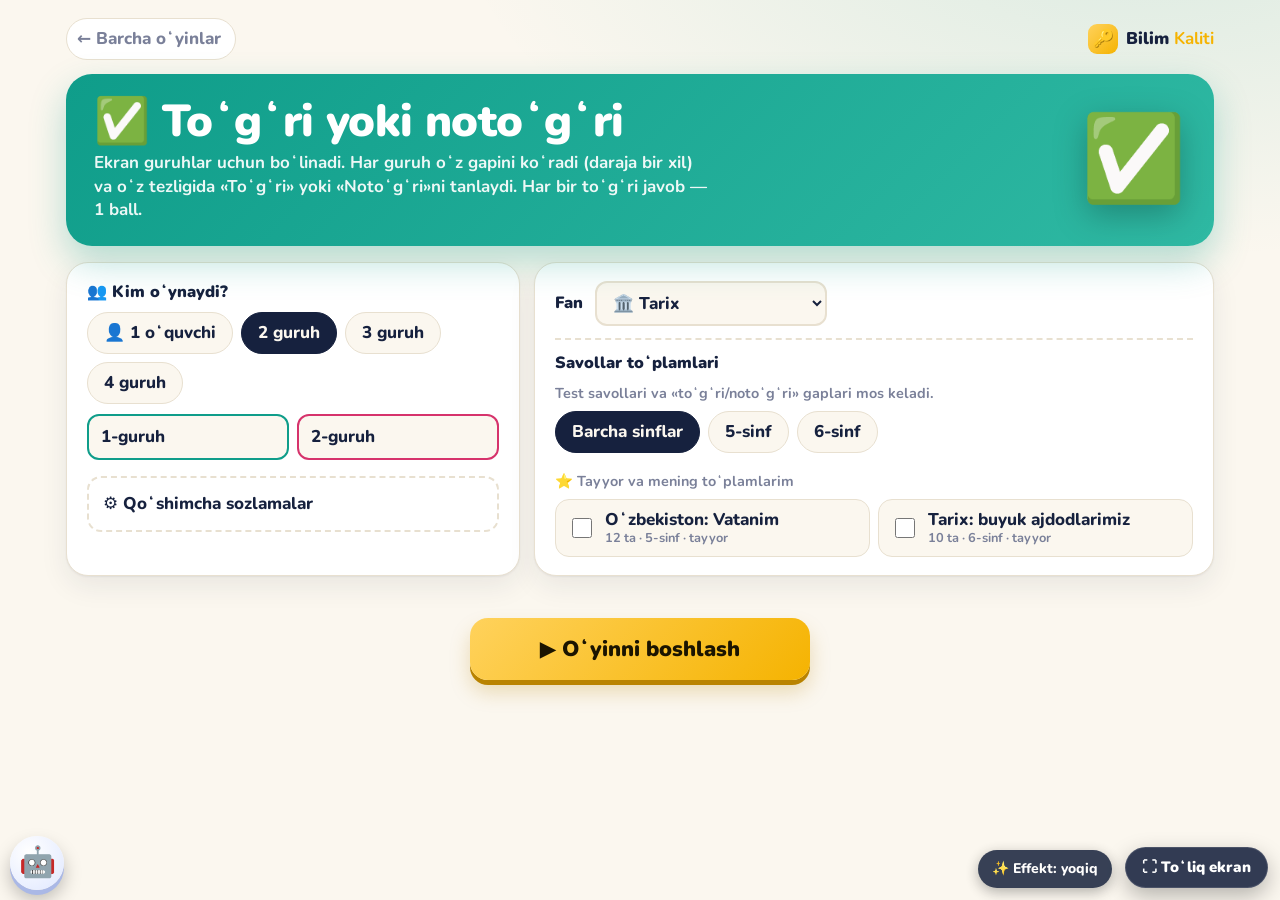
==== games/bilim.html @ e07557ba "Chiqish tugmasi: oʻyin paytida va natija oynasida (barcha oʻyinlar) Co-Authored-By: Claude Sonnet 5." ====
<!doctype html>
<html lang="uz">
<head>
<meta charset="utf-8">
<meta name="viewport" content="width=device-width,initial-scale=1,viewport-fit=cover">
<title>Bilim Kaliti — fan oʻyinlari</title>
<link rel="preconnect" href="https://fonts.googleapis.com"><link rel="preconnect" href="https://fonts.gstatic.com" crossorigin>
<link href="https://fonts.googleapis.com/css2?family=Nunito:wght@600;700;800;900&display=swap" rel="stylesheet">
<script>try{var _t=JSON.parse(localStorage.getItem('bk_theme'));if(_t)document.documentElement.dataset.theme=_t}catch(e){}</script>
<style>
:root{--bg:#fbf7ef;--bg2:#f3ecdf;--card:#fff;--ink:#16213e;--ink2:#4a5372;--muted:#7a8099;--line:#e8e0d0;--gold:#f5b301;--good:#12a38f;--bad:#e5484d;
  --t1:#0f9d8a;--t2:#d6336c;--t3:#f08c00;--t4:#7048e8;--sh:0 1px 2px rgba(22,33,62,.06),0 10px 28px rgba(22,33,62,.08);--ease:cubic-bezier(.2,.8,.2,1);color-scheme:light}
@media (prefers-color-scheme:dark){:root:not([data-theme="light"]){--bg:#11152a;--bg2:#171c36;--card:#1c2240;--ink:#f1f2f8;--ink2:#c3c8dd;--muted:#a3a9c4;--line:#2b3257;--sh:0 1px 2px rgba(0,0,0,.3),0 12px 32px rgba(0,0,0,.38);color-scheme:dark}}
:root[data-theme="dark"]{--bg:#11152a;--bg2:#171c36;--card:#1c2240;--ink:#f1f2f8;--ink2:#c3c8dd;--muted:#a3a9c4;--line:#2b3257;--sh:0 1px 2px rgba(0,0,0,.3),0 12px 32px rgba(0,0,0,.38);color-scheme:dark}
*{box-sizing:border-box}
html,body{margin:0;min-height:100%}
body{background:radial-gradient(1000px 500px at 90% -10%,color-mix(in srgb,var(--mc,#7048e8) 14%,transparent),transparent 70%),var(--bg);background-attachment:fixed;color:var(--ink);font-family:Nunito,system-ui,-apple-system,"Segoe UI",sans-serif;font-size:17px;line-height:1.4;-webkit-font-smoothing:antialiased;padding-bottom:env(safe-area-inset-bottom)}
button,input,select{font:inherit;color:inherit}
button{cursor:pointer}
.hidden{display:none!important}
.wrap{max-width:1180px;margin:0 auto;padding:14px 16px}
a{color:inherit}
/* setup */
.top{display:flex;justify-content:space-between;align-items:center;gap:10px;margin:4px 0 14px}
.back{display:inline-flex;align-items:center;gap:8px;font-weight:800;color:var(--muted);text-decoration:none;padding:8px 14px 8px 10px;border-radius:99px;border:1.5px solid var(--line);background:var(--card)}
.back:hover{color:var(--ink);border-color:var(--gold)}
.brand{display:inline-flex;align-items:center;gap:8px;font-weight:900;text-decoration:none}.brand span{width:30px;height:30px;border-radius:9px;display:grid;place-items:center;background:linear-gradient(135deg,#ffd25c,#f5b301)}.brand b{color:var(--gold)}
.hero{position:relative;overflow:hidden;border-radius:26px;padding:24px 28px;color:#fff;background:linear-gradient(135deg,var(--mc),var(--mc2));box-shadow:0 16px 36px color-mix(in srgb,var(--mc) 30%,transparent);display:grid;grid-template-columns:1fr auto;gap:16px;align-items:center}
.hero h1{margin:0 0 6px;font-size:clamp(1.8rem,4vw,2.8rem);line-height:1.05;font-weight:900;letter-spacing:-.6px}
.hero p{margin:0;font-weight:700;opacity:.92;max-width:62ch}
.hero .em{font-size:84px;line-height:1;filter:drop-shadow(0 10px 16px rgba(0,0,0,.25));animation:flt 3.4s ease-in-out infinite}
@keyframes flt{50%{transform:translateY(-8px) rotate(4deg)}}
@media (max-width:640px){.hero{grid-template-columns:1fr;padding:20px}.hero .em{display:none}}
.grid{display:grid;gap:14px;grid-template-columns:1fr;margin-top:16px}
@media (min-width:900px){.grid{grid-template-columns:.8fr 1.2fr}}
.box{background:var(--card);border:1.5px solid var(--line);border-radius:22px;padding:18px 20px;box-shadow:var(--sh);min-width:0}
.box h3{margin:0 0 8px;font-size:1.02rem;font-weight:900}
.small{color:var(--muted);font-size:.9rem;font-weight:700;margin:4px 0 8px}
.seg{display:flex;flex-wrap:wrap;gap:8px}
.seg button{border:1.5px solid var(--line);background:var(--bg);border-radius:99px;padding:8px 16px;font-weight:800;min-height:42px}
.seg button[aria-pressed="true"]{background:var(--ink);color:var(--bg);border-color:var(--ink)}
.names{display:grid;grid-template-columns:1fr 1fr;gap:8px;margin-top:10px}
.names input{border:2px solid var(--tc);background:var(--bg);border-radius:12px;padding:9px 12px;font-weight:800;width:100%;min-width:0}
details.adv{margin-top:16px;border:2px dashed var(--line);border-radius:14px;padding:4px 14px}
details.adv[open]{padding-bottom:14px}
details.adv summary{cursor:pointer;list-style:none;padding:10px 0;font-weight:800}
details.adv summary::-webkit-details-marker{display:none}
details.adv h3{margin-top:12px}
.chk{display:flex;gap:8px;align-items:center;font-weight:800;margin-top:12px}.chk input{width:20px;height:20px;accent-color:var(--gold)}
.fanrow{display:flex;align-items:center;gap:12px;flex-wrap:wrap;margin-bottom:12px;padding-bottom:12px;border-bottom:2px dashed var(--line)}
#fanSel{font-weight:800;background:var(--bg);border:2px solid var(--line);border-radius:12px;padding:8px 12px;min-width:220px;max-width:100%}
.sets{display:grid;grid-template-columns:repeat(auto-fill,minmax(220px,1fr));gap:8px}
.sets label{display:flex;gap:10px;align-items:center;border:1.5px solid var(--line);border-radius:14px;padding:10px 12px;font-weight:800;background:var(--bg);cursor:pointer;min-height:52px;line-height:1.2}
.sets label:has(input:checked){border-color:var(--gold);background:color-mix(in srgb,var(--gold) 12%,var(--card))}
.sets input{width:20px;height:20px;accent-color:var(--gold);flex:none}
.sets small{display:block;color:var(--muted);font-weight:700;font-size:.8rem}
.sets h4{grid-column:1/-1;margin:8px 0 0;color:var(--muted);font-size:.9rem}
.empty{grid-column:1/-1;padding:16px;border:2px dashed var(--line);border-radius:14px;text-align:center;font-weight:700;color:var(--muted)}
.empty a{display:inline-block;margin:8px 4px 0;background:var(--ink);color:var(--bg);border-radius:12px;padding:8px 14px;text-decoration:none;font-weight:800}
.err{color:var(--bad);font-weight:800;min-height:1.4em;margin:10px 0 0;text-align:center}
.gobar{position:sticky;bottom:calc(10px + env(safe-area-inset-bottom,0px));z-index:20;display:flex;justify-content:center;margin:8px 0 60px}
.go{border:0;border-radius:18px;padding:16px 46px;min-width:min(340px,100%);font-size:1.35rem;font-weight:900;color:#1b1400;background:linear-gradient(135deg,#ffd25c,#f5b301);box-shadow:0 12px 28px rgba(245,179,1,.4);transition:transform .15s}
.go:hover{transform:translateY(-2px)}.go:active{transform:translateY(1px)}
/* play */
.bar{display:flex;align-items:center;justify-content:space-between;gap:10px;flex-wrap:wrap;background:color-mix(in srgb,var(--card) 85%,transparent);backdrop-filter:blur(10px);border:1.5px solid var(--line);border-radius:18px;padding:8px 10px 8px 14px;box-shadow:var(--sh)}
.ttl{font-weight:900;font-size:1.2rem;display:flex;align-items:center;gap:8px;flex-wrap:wrap}
.badge{font-size:.8em;font-weight:800;background:var(--bg);border:1.5px solid var(--line);border-radius:99px;padding:2px 10px}
.right{display:flex;gap:6px;flex-wrap:wrap}
.chip,.ghost{border:1.5px solid var(--line);background:var(--card);border-radius:99px;padding:7px 14px;font-weight:800;min-height:40px}
.ghost:hover{border-color:var(--gold)}
.scores{display:flex;gap:10px;flex-wrap:wrap;margin:12px 0}
.sc{flex:1;min-width:150px;display:flex;align-items:center;justify-content:space-between;gap:10px;background:var(--card);border:2.5px solid color-mix(in srgb,var(--tc) 35%,var(--line));border-radius:18px;padding:10px 16px;font-weight:900;transition:transform .3s var(--ease),box-shadow .3s,border-color .3s}
.sc b{font-size:1.6rem;color:var(--tc);font-variant-numeric:tabular-nums}
.sc.on{border-color:var(--tc);box-shadow:0 0 0 4px color-mix(in srgb,var(--tc) 22%,transparent),var(--sh);transform:translateY(-3px)}
.sc.on span::before{content:"▶ ";color:var(--tc)}
.stage{background:var(--card);border:1.5px solid var(--line);border-radius:26px;box-shadow:var(--sh);padding:22px;min-height:52vh;position:relative;overflow:hidden}
.turn{display:inline-flex;align-items:center;gap:8px;font-weight:900;color:#fff;background:var(--tc);border-radius:99px;padding:6px 16px;margin-bottom:12px}
.prog{float:right;color:var(--muted);font-weight:800}
.tbar{height:6px;border-radius:6px;background:var(--bg2);overflow:hidden;margin:0 0 14px}.tbar i{display:block;height:100%;background:var(--tc);transform-origin:0 50%}
.msg{min-height:1.6em;text-align:center;font-weight:900;font-size:1.15rem;margin-top:14px}
.msg.good{color:var(--good)}.msg.bad{color:var(--bad)}
.next{display:block;margin:14px auto 0;border:0;border-radius:14px;padding:12px 28px;font-weight:900;background:var(--ink);color:var(--bg);font-size:1.05rem}
/* togri */
.stmt{font-size:clamp(1.4rem,3.2vw,2.3rem);font-weight:900;text-align:center;line-height:1.25;margin:18px auto 8px;max-width:30ch}
.stmt small{display:block;font-size:.55em;color:var(--muted);margin-bottom:8px}
.stmt .an{display:inline-block;margin-top:10px;padding:4px 16px;border-radius:14px;background:color-mix(in srgb,var(--mc) 12%,var(--bg))}
.tfb{display:grid;grid-template-columns:1fr 1fr;gap:16px;max-width:760px;margin:24px auto 0}
.tfb button{border:0;border-radius:22px;padding:22px;font-size:clamp(1.3rem,3vw,2rem);font-weight:900;color:#fff;min-height:110px;box-shadow:0 8px 0 rgba(0,0,0,.18);transition:transform .08s,box-shadow .08s,opacity .2s}
.tfb button:active{transform:translateY(6px);box-shadow:0 2px 0 rgba(0,0,0,.18)}
.tfb .y{background:linear-gradient(135deg,#20c997,#0f9d8a)}.tfb .n{background:linear-gradient(135deg,#ff6b6b,#e5484d)}
.tfb button:disabled{opacity:.45}.tfb button.pick{outline:5px solid var(--ink);outline-offset:3px;opacity:1}
/* jlash */
.jcols{display:grid;grid-template-columns:1fr 1fr;gap:16px 40px;margin-top:6px}
.jcol{display:grid;gap:10px;align-content:start}
.jc{text-align:left;border:2.5px solid var(--line);background:var(--bg);border-radius:16px;padding:12px 14px;font-weight:800;min-height:58px;line-height:1.25;box-shadow:0 4px 0 var(--line);transition:transform .1s,border-color .2s,background-color .2s,opacity .3s}
.jc:hover:not(:disabled){border-color:var(--tc)}
.jc.sel{border-color:var(--tc);background:color-mix(in srgb,var(--tc) 14%,var(--card));transform:translateY(-2px)}
.jc.done{background:color-mix(in srgb,var(--dc) 18%,var(--card));border-color:var(--dc);box-shadow:none;cursor:default}
.jc.done::after{content:" ✓";color:var(--dc);font-weight:900}
.jc.wrong{animation:shk .4s;border-color:var(--bad)}
@keyframes shk{20%,60%{transform:translateX(-6px)}40%,80%{transform:translateX(6px)}}
/* tartib */
.bigem{font-size:clamp(3.2rem,9vh,5.5rem);line-height:1.1}.ttq{font-size:clamp(1.2rem,2.6vw,1.7rem);font-weight:900;text-align:center;margin:6px 0 16px}
.slots{display:grid;gap:10px;max-width:760px;margin:0 auto}
.slot{display:flex;align-items:center;gap:12px;border:2.5px dashed var(--line);border-radius:16px;min-height:58px;padding:8px 12px;font-weight:800;background:var(--bg)}
.slot>b{flex:none;width:34px;height:34px;border-radius:11px;display:grid;place-items:center;background:var(--bg2);font-weight:900}
.slot.full{border-style:solid;border-color:var(--tc);background:color-mix(in srgb,var(--tc) 10%,var(--card));cursor:pointer}
.slot.ok{border-color:var(--good);background:color-mix(in srgb,var(--good) 14%,var(--card))}.slot.ok>b{background:var(--good);color:#fff}
.slot.no{border-color:var(--bad);background:color-mix(in srgb,var(--bad) 10%,var(--card))}.slot.no>b{background:var(--bad);color:#fff}
.slot small{margin-left:auto;color:var(--good);font-weight:900}
.pool{display:flex;flex-wrap:wrap;gap:10px;justify-content:center;margin:18px auto 0;max-width:900px}
.card{border:2.5px solid var(--line);background:var(--card);border-radius:16px;padding:12px 16px;font-weight:800;min-height:54px;box-shadow:0 4px 0 var(--line);max-width:100%;text-align:left}
.card:hover{border-color:var(--tc)}.card:active{transform:translateY(3px);box-shadow:0 1px 0 var(--line)}
.check{display:block;margin:18px auto 0;border:0;border-radius:16px;padding:14px 34px;font-weight:900;font-size:1.15rem;background:linear-gradient(135deg,#ffd25c,#f5b301);color:#1b1400}
.check:disabled{opacity:.4;cursor:default}
/* guruh */
.baskets{display:grid;grid-template-columns:repeat(var(--n,2),minmax(0,1fr));gap:12px;margin-top:8px}
.bk{border:3px solid var(--bc);border-radius:20px;background:color-mix(in srgb,var(--bc) 8%,var(--card));padding:12px;min-height:150px;display:flex;flex-direction:column;gap:8px;text-align:left;transition:transform .15s,box-shadow .2s}
.bk:hover{transform:translateY(-3px);box-shadow:0 10px 24px color-mix(in srgb,var(--bc) 30%,transparent)}
.bk h4{margin:0 0 4px;font-size:clamp(1rem,2vw,1.3rem);color:var(--bc);font-weight:900;text-align:center}
.bk .in{display:flex;flex-wrap:wrap;gap:6px}
.bk .in span{background:var(--card);border:1.5px solid var(--line);border-radius:10px;padding:3px 9px;font-weight:800;font-size:.9rem;animation:pop .35s var(--ease)}
.bk.hint{box-shadow:0 0 0 5px color-mix(in srgb,var(--bc) 45%,transparent)}
@keyframes pop{from{transform:scale(.4);opacity:0}}
.word{display:block;width:max-content;max-width:100%;margin:0 auto 18px;font-size:clamp(1.6rem,4vw,2.6rem);font-weight:900;padding:12px 28px;border-radius:20px;background:var(--card);border:3px solid var(--tc);box-shadow:0 8px 0 color-mix(in srgb,var(--tc) 40%,transparent);animation:pop .4s var(--ease)}

.split{display:grid;gap:12px;grid-template-columns:repeat(var(--n),1fr)}
.split.g4{grid-template-columns:1fr 1fr}
.pn{background:#fff;border:3px solid var(--tc);border-radius:18px;padding:14px;display:flex;flex-direction:column;gap:10px;min-height:260px}
.pn .ph{display:flex;justify-content:space-between;align-items:center;font-weight:900;color:var(--tc)}
.fire{color:#e8590c;font-weight:900;margin-left:auto;margin-right:10px}.fire.pop{animation:fpop .5s}@keyframes fpop{0%{transform:scale(.6)}60%{transform:scale(1.4)}100%{transform:scale(1)}}.rp{font-style:normal;font-size:.8em;background:#fff3bf;border-radius:8px;padding:1px 8px;color:#8a6100;margin-left:8px}
.pn .ph em{font-style:normal;color:#6b7280;font-size:.85em}
.pn .stmt{flex:1;display:flex;flex-direction:column;gap:8px;align-items:center;justify-content:center;text-align:center}
.pn .fin{flex:1;display:flex;align-items:center;justify-content:center;font-size:1.4em;font-weight:900;color:var(--tc);text-align:center}
.cg{display:grid;grid-template-columns:repeat(4,1fr);gap:8px;max-width:min(100%,max(300px,calc(100vh - 340px)));margin:0 auto}
.cell{aspect-ratio:1;border:0;border-radius:14px;background:linear-gradient(135deg,var(--tc),color-mix(in srgb,var(--tc) 55%,#fff));color:#fff;font-weight:900;font-size:1.4rem;cursor:pointer;min-height:46px;box-shadow:0 4px 0 color-mix(in srgb,var(--tc) 60%,#000)}
.cell.pos{background:linear-gradient(135deg,#ffe066,#fcc419);color:#3b2f00;box-shadow:inset 0 0 0 3px #fff8db,0 0 0 2px #e0a800}.cell.neg{background:#343a40;color:#fff;box-shadow:inset 0 0 0 3px #868e96}.cell.mis{background:var(--line);color:var(--ink);box-shadow:none}.cell:disabled{cursor:default}
.mo{display:grid;grid-template-columns:1fr 1fr;gap:8px}.mo button{border:2.5px solid var(--line);background:var(--card);border-radius:14px;padding:12px;font-weight:800;min-height:54px;text-align:left;box-shadow:0 3px 0 var(--line)}
.mo button.ok{border-color:var(--good);background:color-mix(in srgb,var(--good) 16%,var(--card))}.mo button.bad{border-color:var(--bad);background:color-mix(in srgb,var(--bad) 12%,var(--card))}.mo button.gone{opacity:.25}.mo button:disabled{cursor:default}
.ll{display:flex;gap:8px;justify-content:center;flex-wrap:wrap}.ll button{border:2px solid var(--tc);background:var(--card);color:var(--tc);border-radius:999px;padding:5px 12px;font-weight:800}.ll button:disabled{opacity:.35}
.lt{display:flex;flex-wrap:wrap;gap:6px;justify-content:center;margin:6px 0}.lt .ls{width:42px;height:50px;border:2.5px dashed var(--line);border-radius:12px;display:grid;place-items:center;font-weight:900;font-size:1.35rem;text-transform:uppercase;background:var(--bg)}.lt .ls.full{border-style:solid;border-color:var(--tc);cursor:pointer}.lt .ls.ok{border-color:var(--good);background:color-mix(in srgb,var(--good) 14%,var(--card))}.lt .ls.no{border-color:var(--bad)}
.lt .lc{width:42px;height:50px;border:2.5px solid var(--line);background:var(--card);border-radius:12px;font-weight:900;font-size:1.35rem;text-transform:uppercase;box-shadow:0 3px 0 var(--line)}
.lvl{text-align:center;font-weight:800;color:var(--muted);font-size:.9rem}
.rev{text-align:left;margin-top:14px;border-top:2px dashed var(--line);padding-top:10px}.rev h4{margin:0 0 6px}.rev ol{margin:0;padding-left:20px;font-size:.92rem}.rev li{margin:3px 0}.rev small{color:var(--muted)}
@media (max-width:700px){.split{grid-template-columns:1fr}.split.g4{grid-template-columns:1fr}.pn{min-height:0}}
@media (max-width:700px){.baskets{grid-template-columns:1fr 1fr}.jcols{gap:10px}.tfb{gap:10px}.stage{padding:14px}}
/* end */
.ov{position:fixed;inset:0;background:rgba(10,14,30,.6);backdrop-filter:blur(6px);display:grid;place-items:center;padding:16px;z-index:60}
.endc{background:var(--card);border-radius:28px;padding:26px;max-width:620px;width:100%;text-align:center;box-shadow:0 30px 70px rgba(0,0,0,.35);animation:pop .45s var(--ease)}
.endc .cup{font-size:64px;display:inline-block;animation:flt 2s ease-in-out infinite}
.endc h2{margin:6px 0 14px;font-size:1.8rem}
.res{display:grid;gap:8px;margin:0 0 18px}
.res div{display:flex;justify-content:space-between;align-items:center;border:2px solid color-mix(in srgb,var(--tc) 40%,var(--line));border-radius:14px;padding:10px 16px;font-weight:900;font-size:1.1rem}
.res div:first-child{background:color-mix(in srgb,var(--tc) 12%,var(--card))}
.res b{color:var(--tc);font-size:1.4rem}
.ebtn{display:flex;gap:10px;justify-content:center;flex-wrap:wrap}
.cfl{position:fixed;inset:0;pointer-events:none;z-index:99;overflow:hidden}.cfl i{position:absolute;display:block}
#fsBtn{position:fixed;right:12px;bottom:calc(12px + env(safe-area-inset-bottom,0px));z-index:50;border:1px solid rgba(255,255,255,.12);border-radius:999px;padding:9px 16px;font-weight:900;font-size:15px;background:color-mix(in srgb,#16213e 88%,transparent);color:#fff;box-shadow:0 8px 22px rgba(0,0,0,.28)}
@media (prefers-reduced-motion:reduce){*{animation-duration:.01ms!important;transition-duration:.01ms!important}}
</style>
<script src="https://telegram.org/js/telegram-web-app.js"></script>
<link rel="stylesheet" href="../fx.css?v=1"><script defer src="../fx.js?v=1"></script></head>
<body>
<div class="wrap">
<section id="setup">
  <div class="top"><a class="back" id="backA" href="../#/oyinlar">← Barcha oʻyinlar</a><a class="brand" id="brandA" href="../"><span>🔑</span><em style="font-style:normal">Bilim <b>Kaliti</b></em></a></div>
  <div class="hero"><div><h1 id="mTitle"></h1><p id="mDesc"></p></div><span class="em" id="mEm"></span></div>
  <div class="grid">
    <div class="box">
      <h3>👥 Kim oʻynaydi?</h3>
      <div class="seg" data-key="n"></div>
      <div class="names" id="names"></div>
      <div id="dlBox" class="hidden"><h3 style="margin-top:14px">🎚 Daraja (savollar bazasi uchun)</h3><div class="seg" data-key="dl"></div></div>
      <div id="dirBox" class="hidden"><h3 style="margin-top:14px">🔁 Tarjima yoʻnalishi</h3><div class="seg" data-key="dir"></div></div>
      <details class="adv"><summary>⚙️ Qoʻshimcha sozlamalar</summary>
        <h3 id="lenT"></h3><div class="seg" data-key="len"></div>
        <h3>⏱ Har bir savolga vaqt</h3><div class="seg" data-key="tm"></div>
        <label class="chk"><input type="checkbox" id="sndChk"> Tovushlar</label>
      </details>
    </div>
    <div class="box">
      <div class="fanrow"><h3 style="margin:0">Fan</h3><select id="fanSel" aria-label="Fan"></select></div>
      <h3 id="setsT">Savollar toʻplamlari</h3>
      <p class="small" id="setsHint"></p>
      <div class="seg" id="sinfSeg" style="margin:6px 0 10px"></div>
      <div class="sets" id="sets"></div>
    </div>
  </div>
  <div class="err" id="err"></div>
  <div class="gobar"><button class="go" id="startBtn">▶ Oʻyinni boshlash</button></div>
</section>

<section id="play" class="hidden">
  <div class="bar"><span class="ttl" id="ttl"></span>
    <div class="right"><span class="chip" id="timer">00:00</span><button class="ghost" id="sndBtn" aria-label="Tovush">🔊</button><button class="ghost" id="finBtn">Yakunlash</button><button class="ghost" id="setBtn">⚙ Sozlamalar</button><button class="ghost" id="exitBtn">🚪 Chiqish</button></div></div>
  <div class="scores" id="scores"></div>
  <div class="stage" id="stage"></div>
</section>
</div>
<div class="ov hidden" id="end"><div class="endc"><div class="cup">🏆</div><h2 id="endT">Natijalar</h2><div class="res" id="res"></div>
  <div class="ebtn"><button class="go" id="again" style="min-width:0;padding:12px 26px;font-size:1.1rem">🔁 Yana oʻynash</button><button class="ghost" id="toSet">⚙ Sozlamalar</button><button class="ghost" id="exitEnd">🚪 Chiqish</button></div></div></div>

<script>
const TG=(window.Telegram&&window.Telegram.WebApp)||null;try{if(TG){TG.ready();TG.expand()}}catch(e){}
const $=s=>document.querySelector(s);
const esc=s=>String(s==null?'':s).replace(/[&<>"]/g,c=>({'&':'&amp;','<':'&lt;','>':'&gt;','"':'&quot;'}[c]));
const shuffle=a=>{a=a.slice();for(let i=a.length-1;i>0;i--){const j=Math.floor(Math.random()*(i+1));[a[i],a[j]]=[a[j],a[i]]}return a};
const pick=a=>a[Math.floor(Math.random()*a.length)];
const P=new URLSearchParams(location.search);const BZ_V='81ee2e30';
const MODES={
 togri:{icon:'✅',name:'Toʻgʻri yoki notoʻgʻri',c:['#0f9d8a','#2fb9a3'],desc:'Ekran guruhlar uchun boʻlinadi. Har guruh oʻz gapini koʻradi (daraja bir xil) va oʻz tezligida «Toʻgʻri» yoki «Notoʻgʻri»ni tanlaydi. Har bir toʻgʻri javob — 1 ball.',kinds:['tf','mc'],len:{t:'Savollar soni',o:[10,16,20,30],d:16}},
 jlash:{icon:'🔗',name:'Juftlash',c:['#2f8cff','#6aa8ff'],desc:'Ekran guruhlar uchun boʻlinadi. Har guruh oʻz juftlarini oʻz tezligida ulaydi (daraja bir xil). Har bir toʻgʻri juft — 1 ball.',kinds:['pair','mc'],len:{t:'Juftlar soni',o:[10,15,20],d:15}},
 tartib:{icon:'📅',name:'Tartibga sol',c:['#f08c00','#ffb347'],desc:'Kartochkalarni toʻgʻri ketma-ketlikda joylang: voqealar, bosqichlar, jarayonlar. Har guruh oʻz topshirigʻini bir vaqtda bajaradi. Toʻliq toʻgʻri — 2 ball.',kinds:['order'],len:{t:'Topshiriqlar soni',o:[4,6,8,10],d:6}},
 guruh:{icon:'🗂️',name:'Guruhlarga ajrat',c:['#7048e8','#9775fa'],desc:'Ekran guruhlar uchun boʻlinadi. Har guruh oʻz soʻzlarini toʻgʻri savatga joylaydi. Har bir toʻgʻri javob — 1 ball.',kinds:['group'],len:{t:'Soʻzlar soni',o:[12,18,24,30],d:18}},
 timsoh:{icon:'🐊',name:'Timsohli katakchalar',c:['#12a38f','#5fd1bf'],desc:'Har guruhning oʻz jadvali bor. Katakni tanlang, savolga toʻgʻri javob bering — ichidan ball chiqadi. Ehtiyot boʻling: ba’zi katakda timsoh yashiringan!',kinds:['mc'],len:{t:'Katakchalar soni (har guruhga)',o:[6,9,12],d:9}},
 million:{icon:'💰',name:'Million',c:['#5f3dc4','#9775fa'],desc:'Har guruh oʻz narvonidan chiqadi: savollar tobora ogʻirlashadi, ball koʻpayadi. Ikki yordam: 50/50 va savolni almashtirish.',kinds:['mc'],len:{t:'Pogʻonalar soni',o:[6,9,12],d:9}},
 harf:{icon:'🔤',name:'Anagram',c:['#e8590c','#ffa94d'],desc:'Harflar aralashib ketgan — soʻzni toping. Birinchi urinishda +2, ikkinchisida +1 ball. Til fanlari uchun.',kinds:['mc','pair'],len:{t:'Soʻzlar soni',o:[5,8,10],d:8}},
};
const FANS=['Matematika','Boshlangʻich taʼlim','Ona tili va adabiyot','Ingliz tili','Rus tili','Tabiiy fan','Fizika','Kimyo','Biologiya','Tarix','Geografiya','Informatika','Huquq','Iqtisodiyot','Tarbiya','Texnologiya','Musiqa','Tasviriy sanʼat','Jismoniy tarbiya'];
const FAN_IC={'Matematika':'🧮','Algebra':'📐','Geometriya':'📏','Boshlangʻich taʼlim':'🎒','Ona tili va adabiyot':'📖','Ingliz tili':'🔤','Rus tili':'🗣️','Tabiiy fan':'🌿','Fizika':'⚛️','Kimyo':'🧪','Biologiya':'🧬','Tarix':'🏛️','Geografiya':'🗺️','Informatika':'💻','Huquq':'⚖️','Iqtisodiyot':'💰','Tarbiya':'🤝','Texnologiya':'🛠️','Musiqa':'🎵','Tasviriy sanʼat':'🎨','Jismoniy tarbiya':'⚽'};
const TC=['var(--t1)','var(--t2)','var(--t3)','var(--t4)'],BC=['#0f9d8a','#d6336c','#f08c00','#7048e8'];
const MK=MODES[P.get('g')]?P.get('g'):'togri',M=MODES[MK];
const home=location.pathname.replace(/games\/[^\/]*$/,'');$('#backA').href=home+'#/oyinlar';$('#brandA').href=home;
document.documentElement.style.setProperty('--mc',M.c[0]);document.documentElement.style.setProperty('--mc2',M.c[1]);
document.title=M.name+' — Bilim Kaliti';
let cfg={dl:0,dir:0,n:2,names:['1-guruh','2-guruh','3-guruh','4-guruh'],len:{},tm:0,sound:1,fan:'Tarix',sets:[]};
try{const s=JSON.parse(localStorage.getItem('bk-bilim-cfg')||'null');if(s)cfg={...cfg,...s,sets:[]}}catch(e){}
if(!FANS.includes(cfg.fan))cfg.fan='Tarix';
const save=()=>{try{localStorage.setItem('bk-bilim-cfg',JSON.stringify({...cfg,sets:[]}))}catch(e){}};
const lenOf=()=>M.len.o.includes(cfg.len[MK])?cfg.len[MK]:M.len.d;
const SEGS={dl:[[0,'Aralash'],[1,'Oson'],[2,'Oʻrta'],[3,'Qiyin']],dir:[[0,'Aralash'],[1,'Chet tildan → oʻzbekcha'],[2,'Oʻzbekchadan → chet tilga']],n:[[1,'👤 1 oʻquvchi'],[2,'2 guruh'],[3,'3 guruh'],[4,'4 guruh']],tm:[[0,'Cheklanmagan'],[20,'20 soniya'],[30,'30 soniya'],[60,'1 daqiqa']]};
/* ---------- maʼlumotlar ---------- */
const APIB=()=>(TG&&TG.initData)?'':(/onrender\.com$/.test(location.hostname)?'':'https://bilim-kaliti.onrender.com');
function normIt(it){if(!it||typeof it!=='object')return null;
  const S=(x,n)=>String(x==null?'':x).trim().slice(0,n);
  if(Array.isArray(it.o)){const o=it.o.map(x=>S(x,120)).filter(Boolean).slice(0,4),c=+it.c;return o.length>=2&&c>=0&&c<o.length&&S(it.q,300)?{k:'mc',q:S(it.q,300),o,c}:null}
  if('t' in it&&S(it.q,300))return{k:'tf',q:S(it.q,300),t:it.t?1:0};
  if('b' in it&&S(it.a,160)&&S(it.b,160))return{k:'pair',a:S(it.a,160),b:S(it.b,160)};
  if(Array.isArray(it.s)){const s=it.s.map(x=>S(x,120)).filter(Boolean).slice(0,8);return s.length>=3&&new Set(s).size===s.length?{k:'order',q:S(it.q,200)||'Toʻgʻri tartibga soling',s}:null}
  if(Array.isArray(it.g)){const g=it.g.map(x=>({n:S(x&&x.n,60),w:(x&&Array.isArray(x.w)?x.w:[]).map(w=>S(w,80)).filter(Boolean).slice(0,10)})).filter(x=>x.n&&x.w.length).slice(0,4);return g.length>=2?{k:'group',q:S(it.q,200)||'Guruhlarga ajrating',g}:null}
  return null}
const usable=s=>s.items.filter(it=>M.kinds.includes(it.k)).length;
let SETS=[],LIBF={},FS=+P.get('fsinf')||0,FK={};
function numMC(x){const a=String(x.a).trim();if(!x.q||!/^-?\d{1,9}$/.test(a))return x;const n=+a,neg=n<0,sw=+(String(Math.abs(n)).split('').reverse().join(''))*(neg?-1:1);
  const c=[n+1,n-1,n+2,n-2,n+10,n-10,n+5,n-5,n*2,Math.trunc(n/2),sw,...(Math.abs(n)>=50?[n+100,n-100,n*10]:[n+3,n-3,n+4])].filter((v,i,r)=>Number.isFinite(v)&&v!==n&&(n<0||v>=0)&&r.indexOf(v)===i);
  const big=Math.abs(n)>=50,near=c.slice(0,big?8:10),far=big?c.slice(8):[],pick=shuffle(near).slice(0,big?2:3);if(big)pick.push(...shuffle(far.concat(near.filter(v=>!pick.includes(v)))).slice(0,1));
  const o=shuffle([n,...pick.slice(0,3)]).map(String);return{q:x.q,o,c:o.indexOf(a.replace(/^-0+$/,'0')),d:x.d}}
function addSet(s,extra){const items=(s.items||[]).map(x=>{if(extra&&extra.bank&&x&&!x.o&&!x.s&&!x.g&&!('b' in x)&&'a' in x)x=numMC(x);const n=normIt(x);if(n&&x&&x.d)n.d=x.d;return n}).filter(Boolean);const id=String(s.id);if(SETS.some(x=>x.id===id))return;
  SETS.push({id,name:String(s.name||'Toʻplam').slice(0,60),fan:/^(Algebra|Geometriya)$/.test(s.fan)?'Matematika':FANS.includes(s.fan)?s.fan:'',sinf:String(s.sinf||''),items,...extra})}
async function post(path,body){const r=await fetch(APIB()+path,{method:'POST',headers:{'Content-Type':'application/json'},body:JSON.stringify(body)});return r.json()}
async function loadSets(){
  try{const r=await fetch('kinds.json?v='+BZ_V);if(r.ok)FK=await r.json()}catch(e){}
  try{const r=await fetch('sets.json?v='+Date.now());if(r.ok)(await r.json()).forEach(s=>addSet({...s,id:'k-'+s.id},{fixed:1}))}catch(e){}
  let tok=null;try{tok=JSON.parse(localStorage.getItem('bk_token')||'null')}catch(e){}
  const body=TG&&TG.initData?{initData:TG.initData}:tok?{token:tok}:null;
  if(body){try{const j=await post('/api/sets',body);(j.sets||[]).forEach(s=>addSet(s,{own:1}))}catch(e){}}
  const lib=P.get('lib');if(lib){try{const j=await post('/api/lib/get',{id:lib});if(j.set){addSet({...j.set,id:'L-'+lib},{});post('/api/lib/play',{id:lib}).catch(()=>{})}}catch(e){}}
  const bz=P.get('baza'),bm=P.get('m'),bd=Math.max(0,Math.min(3,+P.get('d')||0));
  if(bz&&bm&&/^[\w-]{1,40}$/.test(bz+bm)){try{const r=await fetch('baza/'+bz+'.json?v='+BZ_V);if(r.ok){const j=await r.json();const t=(j.topics||[]).find(x=>x.id===bm);
    if(t)addSet({id:'B-'+bm+'-'+bd,name:t.name+(bd?' · '+['','Oson','Oʻrta','Qiyin'][bd]:''),fan:j.fan,items:t.items.filter(i=>!bd||i.d===bd)},{fixed:1})}}catch(e){}}
  const sid=lib?'L-'+lib:(bz&&bm)?'B-'+bm+'-'+bd:P.get('set');const s=SETS.find(x=>x.id===sid);
  if(s){cfg.sets=[s.id];if(s.fan)cfg.fan=s.fan}
  const fp=P.get('fan');if(fp&&FANS.includes(fp)&&!s)cfg.fan=fp;
  render();libForFan(cfg.fan);bankForFan(cfg.fan)}
const BANKS=new Proxy({},{get:(_,f)=>(FK[f]||{}).slug}),BKL={};
async function bankForFan(f){const slug=BANKS[f];if(!slug||BKL[f])return;BKL[f]='loading';render();
  try{const r=await fetch('baza/'+slug+'.json?v='+BZ_V),j=await r.json();
    (j.topics||[]).forEach(t=>addSet({id:'BK-'+slug+'-'+t.id,name:t.name,fan:f,items:t.items},{fixed:1,bank:1,bob:t.bob||'',sinfs:(t.sinf||[]).map(String)}));BKL[f]='ok'}catch(e){BKL[f]='err'}
  render()}
async function libForFan(f){if(LIBF[f])return;LIBF[f]='loading';render();
  try{const j=await post('/api/lib/list',{fan:f,sort:'top'});(j.sets||[]).forEach(m=>{const id='L-'+m.id;if(!SETS.some(s=>s.id===id))SETS.push({id,name:String(m.name||'Toʻplam').slice(0,60),fan:f,sinf:String(m.sinf||''),items:[],remote:1,lib:m.id,n:m.n||0,kind:m.kind||(m.mc?'mc':'num')})});LIBF[f]='ok'}catch(e){LIBF[f]='err'}
  render()}
async function libItems(s){if(s.items.length||s.loading)return;s.loading=1;render();
  try{const j=await post('/api/lib/get',{id:s.lib});s.items=((j.set&&j.set.items)||[]).map(normIt).filter(Boolean);post('/api/lib/play',{id:s.lib}).catch(()=>{})}catch(e){}
  s.loading=0;if(!usable(s))cfg.sets=cfg.sets.filter(x=>x!==s.id);render()}
/* ---------- sozlamalar ---------- */
function render(){$('#dlBox').classList.toggle('hidden',!BANKS[cfg.fan]);$('#dirBox').classList.toggle('hidden',MK!=='harf');
  $('#mTitle').textContent=`${M.icon} ${M.name}`;$('#mDesc').textContent=M.desc;$('#mEm').textContent=M.icon;$('#lenT').textContent=M.len.t;
  SEGS.len=M.len.o.map(v=>[v,String(v)]);
  document.querySelectorAll('#setup .seg[data-key]').forEach(el=>{const k=el.dataset.key,cur=k==='len'?lenOf():cfg[k];el.innerHTML=SEGS[k].map(([v,l])=>`<button type="button" data-v="${v}" aria-pressed="${cur===v}">${l}</button>`).join('')});
  $('#names').innerHTML=Array.from({length:cfg.n},(_,i)=>`<input data-i="${i}" style="--tc:${TC[i]}" value="${esc(cfg.names[i]||'')}" maxlength="18" aria-label="${i+1}-guruh nomi">`).join('');
  $('#sndChk').checked=!!cfg.sound;
  const fanOk=f=>f===cfg.fan||(MK==='harf'&&/^(Matematika|Algebra|Geometriya|Boshlangʻich taʼlim)$/.test(f)?false:(((FK[f]||{}).kinds||[]).some(k=>M.kinds.includes(k))||SETS.some(x=>x.fan===f&&x.items.some(it=>M.kinds.includes(it.k)))));
  $('#fanSel').innerHTML=FANS.filter(fanOk).map(f=>`<option value="${esc(f)}" ${f===cfg.fan?'selected':''}>${FAN_IC[f]||'📘'} ${esc(f)}</option>`).join('');
  const hint={togri:'Test savollari va «toʻgʻri/notoʻgʻri» gaplari mos keladi.',jlash:'Test savollari va «juft» toʻplamlari mos keladi.',tartib:'Faqat «tartibga sol» toʻplamlari mos keladi.',guruh:'Faqat «guruhlarga ajrat» toʻplamlari mos keladi.'}[MK];
  $('#setsHint').textContent=hint;
  const fit=s=>s.remote?(M.kinds.includes(s.kind)):usable(s)>0;
  const inF=SETS.filter(s=>s.fan===cfg.fan&&fit(s)),grs=[...new Set(inF.flatMap(s=>s.sinfs||[s.sinf]).filter(Boolean))].sort((a,b)=>a-b);
  $('#sinfSeg').innerHTML=grs.length>1?`<button type="button" data-fs="0" aria-pressed="${!FS}">Barcha sinflar</button>`+grs.map(g=>`<button type="button" data-fs="${g}" aria-pressed="${String(FS)===g}">${g}-sinf</button>`).join(''):'';
  const okS=s=>!FS||(s.sinfs?s.sinfs.includes(String(FS)):(!s.sinf||s.sinf===String(FS)))||cfg.sets.includes(s.id);
  const lab=s=>`<label><input type="checkbox" data-s="${esc(s.id)}" ${cfg.sets.includes(s.id)?'checked':''}><span>${esc(s.name)}<small>${s.loading?'yuklanmoqda…':(s.remote&&!s.items.length?(s.n||'')+' ta':usable(s)+' ta')}${s.sinf?` · ${esc(s.sinf)}-sinf`:''}${s.own?' · meniki':s.fixed?' · tayyor':s.remote?' · kutubxona':''}</small></span></label>`;
  const mine=inF.filter(s=>!s.remote&&!s.bank&&okS(s)),bank=inF.filter(s=>s.bank&&okS(s)),lib=inF.filter(s=>s.remote&&okS(s)),loose=SETS.filter(s=>!s.fan&&s.own&&fit(s));
  let html=mine.length?`<h4>⭐ Tayyor va mening toʻplamlarim</h4>${mine.map(lab).join('')}`:'';
  if(bank.length){const by={};bank.forEach(s=>(by[s.bob||'Savollar bazasi']=by[s.bob||'Savollar bazasi']||[]).push(s));html+=Object.entries(by).map(([b,a])=>`<h4>📖 ${esc(b)}</h4>${a.map(lab).join('')}`).join('')}
  else if(BANKS[cfg.fan]&&BKL[cfg.fan]==='loading')html+='<p class="small" style="grid-column:1/-1">📖 Savollar bazasi yuklanmoqda…</p>';
  html+=lib.length?`<h4>📚 Kutubxonadan</h4>${lib.map(lab).join('')}`:LIBF[cfg.fan]==='loading'?'<p class="small" style="grid-column:1/-1">📚 Kutubxona yuklanmoqda…</p>':'';
  if(!mine.length&&!lib.length&&!bank.length&&LIBF[cfg.fan]!=='loading'&&BKL[cfg.fan]!=='loading')html+=`<div class="empty">Bu fan boʻyicha «${esc(M.name)}» uchun hali toʻplam yoʻq.${(()=>{const alt=Object.keys(MODES).filter(k=>k!==MK&&SETS.some(x=>x.fan===cfg.fan&&x.items.some(it=>MODES[k].kinds.includes(it.k))));return alt.length?`<br><b>Bu fan uchun mos oʻyinlar:</b><br>${alt.map(k=>`<a href="?g=${k}&fan=${encodeURIComponent(cfg.fan)}">${MODES[k].icon} ${esc(MODES[k].name)}</a>`).join('')}`:''})()}<br><a href="${home}#/ai/savollar" target="_top">✨ AI bilan yaratish</a><a href="${home}#/ai/darslik" target="_top">📸 Darslikdan</a></div>`;
  if(loose.length)html+=`<details style="grid-column:1/-1;margin-top:8px"><summary style="cursor:pointer;font-weight:800">Fani koʻrsatilmagan toʻplamlarim (${loose.length})</summary><div class="sets" style="margin-top:8px">${loose.map(lab).join('')}</div></details>`;
  $('#sets').innerHTML=html;
}
$('#setup').addEventListener('click',e=>{
  const fs=e.target.closest('[data-fs]');if(fs){FS=+fs.dataset.fs;render();return}
  const b=e.target.closest('.seg[data-key] button');if(!b)return;const k=b.parentElement.dataset.key,v=+b.dataset.v;
  if(k==='len')cfg.len[MK]=v;else cfg[k]=v;render()});
$('#setup').addEventListener('change',e=>{const t=e.target;
  if(t.dataset.s!=null){const id=t.dataset.s;cfg.sets=t.checked?[...new Set([...cfg.sets,id])]:cfg.sets.filter(x=>x!==id);const s=SETS.find(x=>x.id===id);if(t.checked&&s&&s.remote)libItems(s);$('#err').textContent=''}
  if(t.id==='fanSel'){cfg.fan=t.value;cfg.sets=cfg.sets.filter(id=>{const s=SETS.find(x=>x.id===id);return s&&s.fan===cfg.fan});FS=0;render();libForFan(cfg.fan);bankForFan(cfg.fan)}
  if(t.id==='sndChk')cfg.sound=t.checked?1:0});
$('#names').addEventListener('input',e=>{if(e.target.dataset.i!=null)cfg.names[+e.target.dataset.i]=e.target.value});
/* ---------- tovush va konfetti ---------- */
let AC=null;function snd(t){if(!cfg.sound)return;try{AC=AC||new (window.AudioContext||window.webkitAudioContext)();const T0=AC.currentTime;
  const seq={good:[[660,.09],[880,.12]],bad:[[220,.18],[180,.2]],win:[[523,.12],[659,.12],[784,.12],[1046,.3]],tick:[[900,.04]]}[t]||[];let t0=T0;
  for(const [f,d] of seq){const o=AC.createOscillator(),g=AC.createGain();o.type=t==='bad'?'sawtooth':'triangle';o.frequency.value=f;g.gain.setValueAtTime(.0001,t0);g.gain.exponentialRampToValueAtTime(t==='bad'?.12:.22,t0+.01);g.gain.exponentialRampToValueAtTime(.0001,t0+d);o.connect(g).connect(AC.destination);o.start(t0);o.stop(t0+d+.03);t0+=d*.9}}catch(e){}}
const COL=['#f5b301','#ffd25c','#ff6b4a','#12a38f','#2f8cff','#7b5cff','#ff8fb1'];
function burst(x,y,n=40,sp=1.9){if(!document.body.animate)return;const L=document.createElement('div');L.className='cfl';document.body.appendChild(L);
  for(let i=0;i<n;i++){const e=document.createElement('i'),s=6+Math.random()*7;e.style.cssText=`left:${x}px;top:${y}px;width:${s}px;height:${s*(Math.random()<.5?.45:1)}px;background:${COL[i%COL.length]};border-radius:${Math.random()<.35?'50%':'2px'}`;L.appendChild(e);
    const a=-Math.PI/2+(Math.random()-.5)*sp,v=7+Math.random()*9,dx=Math.cos(a)*v*26,dy=Math.sin(a)*v*26;
    e.animate([{transform:'translate(-50%,-50%)',opacity:1},{transform:`translate(${dx}px,${dy}px) rotate(${Math.random()*540}deg)`,opacity:1,offset:.55},{transform:`translate(${dx*1.2}px,${dy+340}px) rotate(${Math.random()*900}deg)`,opacity:0}],{duration:1500+Math.random()*600,easing:'cubic-bezier(.2,.7,.3,1)',fill:'forwards'})}
  setTimeout(()=>L.remove(),2400)}
const burstEl=(el,n)=>{const r=el.getBoundingClientRect();burst(r.left+r.width/2,r.top+r.height/2,n||36)};
/* ---------- oʻyin ---------- */
const G={wr:[],teams:[],turn:0,done:0,total:0,over:true,t0:0,tmLeft:0,tmIv:null,clk:null};
const cur=()=>G.teams[G.turn];
function drawScores(){$('#scores').innerHTML=G.teams.map((t,i)=>`<div class="sc${i===G.turn&&G.teams.length>1?' on':''}" style="--tc:${t.c}"><span>${esc(t.name)}</span><b>${t.score}</b></div>`).join('')}
function nextTurn(){G.turn=(G.turn+1)%G.teams.length;drawScores()}
function head(extra){const t=cur();return `${G.teams.length>1?`<span class="turn" style="--tc:${t.c}">🎯 Navbat: ${esc(t.name)}</span>`:''}<span class="prog">${Math.min(G.done+1,G.total)} / ${G.total}</span>${cfg.tm?'<div class="tbar" style="--tc:'+t.c+'"><i id="tb"></i></div>':''}${extra||''}`}
function startTimer(onEnd){clearInterval(G.tmIv);if(!cfg.tm)return;G.tmLeft=cfg.tm;const tb=$('#tb');
  G.tmIv=setInterval(()=>{G.tmLeft-=.1;if(tb)tb.style.transform=`scaleX(${Math.max(0,G.tmLeft/cfg.tm)})`;if(G.tmLeft<=3&&Math.abs(G.tmLeft-Math.round(G.tmLeft))<.05)snd('tick');if(G.tmLeft<=0){clearInterval(G.tmIv);onEnd()}},100)}
const stopTimer=()=>{clearInterval(G.tmIv);(G.pIv||[]).forEach(clearInterval);G.pIv=[]};
function setMsg(t,c){const m=$('#msg');if(m){m.textContent=t;m.className='msg '+(c||'')}}
function score(n){cur().score+=n;drawScores()}
const QH=q=>{const m=/^(\p{Extended_Pictographic}\uFE0F?)\s+(.*)$/su.exec(String(q));return m?`<span class="bigem">${m[1]}</span><br>${esc(m[2])}`:esc(q)};
function miss(q,a){G.wr.push({q:String(q).replace(/<[^>]+>/g,' ').replace(/\s+/g,' ').trim().slice(0,170),a:String(a).slice(0,120)})}
function pool(kind){return shuffle(cfg.sets.map(id=>SETS.find(s=>s.id===id)).filter(Boolean).flatMap(s=>s.items.filter(it=>kind.includes(it.k)&&(!s.bank||!cfg.dl||it.d===cfg.dl))))}
/* ---------- ikkiga boʻlingan ekran: guruhlar bir vaqtda oʻynaydi ---------- */
const SP={
 start(g,mk){const n=G.teams.length;G.turn=-1;drawScores();G.pIv=[];g.P=G.teams.map((t,i)=>({i,k:0,lock:0,fin:0,q:mk(i)}));
  $('#stage').innerHTML=`<div class="split${n>2?' g4':''}" style="--n:${n}">${G.teams.map((t,i)=>`<div class="pn" id="pn${i}" style="--tc:${t.c}"></div>`).join('')}</div>`;g.P.forEach(p=>SP.show(g,p))},
 show(g,p){const t=G.teams[p.i],el=$('#pn'+p.i);p.el=el;p.lock=0;
  el.innerHTML=`<div class="ph"><span>${G.teams.length>1?esc(t.name):'Savol'}</span>${p.q[p.k]&&p.q[p.k].rep?'<i class="rp">🔁 Takror</i>':''}<em>${p.k+1} / ${p.q.length}</em></div>${cfg.tm?'<div class="tbar" style="--tc:'+t.c+'"><i></i></div>':''}<div class="pb"></div><div class="msg"></div>`;
  p.pb=el.querySelector('.pb');p.msg=el.querySelector('.msg');SP.fire(p);g.draw(p,p.q[p.k]);
  clearInterval(p.iv);if(cfg.tm){const T=cfg.tm*(g.tmul||1),bar=el.querySelector('.tbar i');p.left_t=T;p.iv=setInterval(()=>{p.left_t-=.1;if(bar)bar.style.transform=`scaleX(${Math.max(0,p.left_t/T)})`;if(p.left_t<=0){clearInterval(p.iv);if(!p.lock||g===IMPL.tartib)g.timeout(p)}},100);G.pIv.push(p.iv)}},
 say(p,t,c){p.msg.textContent=t;p.msg.className='msg '+(c||'')},
 add(p,n){G.teams[p.i].score+=n;drawScores();p.st=(p.st||0)+1;SP.fire(p)},
 fire(p){const h=p.el&&p.el.querySelector('.ph');if(!h)return;let f=h.querySelector('.fire');if((p.st||0)>=3){if(!f){f=document.createElement('b');f.className='fire';h.insertBefore(f,h.lastElementChild)}f.textContent='🔥 '+p.st;f.classList.remove('pop');void f.offsetWidth;f.classList.add('pop')}else if(f)f.remove()},
 again(p){const c=p.q[p.k],j=p.k+3;if(!c||typeof c!=='object'||Array.isArray(c)||c.rep||j>=p.q.length)return;p.q[j]={...c,rep:1}},
 next(g,p,delay,bad,norep){clearInterval(p.iv);if(bad){p.st=0;if(!norep)SP.again(p)}setTimeout(()=>{if(G.over)return;p.k++;if(p.k>=p.q.length){p.fin=1;p.el.innerHTML=`<div class="ph"><span>${esc(G.teams[p.i].name)}</span><em>${p.q.length} / ${p.q.length}</em></div><div class="fin">✅ Tugadi!<br>${G.teams[p.i].score} ball</div>`;if(g.P.every(x=>x.fin))setTimeout(finish,900)}else SP.show(g,p)},delay)}
};
const IMPL={
 togri:{
  init(){this.q=pool(['tf','mc']).map(it=>{if(it.k==='tf')return{txt:esc(it.q),t:it.t,why:'',pl:it.q,pa:it.t?'Toʻgʻri':'Notoʻgʻri'};
      const tr=Math.random()<.5,w=it.o.filter((_,i)=>i!==it.c),show=tr?it.o[it.c]:pick(w);
      return{txt:`<small>${esc(it.q)}</small><span class="an">${esc(show)}</span>`,t:tr?1:0,why:tr?'':`Toʻgʻri javob: ${it.o[it.c]}`,pl:`${it.q} — ${show}`,pa:tr?'Toʻgʻri':`Notoʻgʻri (toʻgʻrisi: ${it.o[it.c]})`}});
    this.per=Math.min(lenOf(),Math.floor(this.q.length/cfg.n));G.total=this.per*cfg.n;return this.per>=3?'':'Kamida '+3*cfg.n+' ta savol kerak.'},
  step(){const n=G.teams.length,per=this.per;G.turn=-1;drawScores();this.P=G.teams.map((t,i)=>({i,k:0,lock:0,q:this.q.slice(i*per,(i+1)*per)}));G.pIv=[];
    $('#stage').innerHTML=`<div class="split${n>2?' g4':''}" style="--n:${n}">${G.teams.map((t,i)=>`<div class="pn" id="pn${i}" style="--tc:${t.c}"></div>`).join('')}</div>`;
    this.P.forEach(p=>this.show(p))},
  show(p){const t=G.teams[p.i],el=$('#pn'+p.i),q=p.q[p.k];p.cq=q;p.lock=0;
    el.innerHTML=`<div class="ph"><span>${G.teams.length>1?esc(t.name):'Savol'}</span>${q.rep?'<i class="rp">🔁 Takror</i>':''}<em>${p.k+1} / ${this.per}</em></div>${cfg.tm?'<div class="tbar" style="--tc:'+t.c+'"><i></i></div>':''}<div class="stmt">${q.txt}</div><div class="tfb"><button class="y" data-a="1">✅ Toʻgʻri</button><button class="n" data-a="0">❌ Notoʻgʻri</button></div><div class="msg"></div>`;
    el.querySelector('.tfb').onclick=e=>{const b=e.target.closest('[data-a]');if(b)this.ans(p,+b.dataset.a,b)};SP.fire(p);p.el=el;
    clearInterval(p.iv);if(cfg.tm){p.left=cfg.tm;const bar=el.querySelector('.tbar i');p.iv=setInterval(()=>{p.left-=.1;if(bar)bar.style.transform=`scaleX(${Math.max(0,p.left/cfg.tm)})`;if(p.left<=0){clearInterval(p.iv);this.ans(p,-1)}},100);G.pIv.push(p.iv)}},
  ans(p,a,b){if(p.lock||G.over)return;p.lock=1;clearInterval(p.iv);const ok=a===p.cq.t,el=$('#pn'+p.i),m=el.querySelector('.msg');
    el.querySelectorAll('.tfb button').forEach(x=>{x.disabled=true;if(x===b)x.classList.add('pick')});
    if(ok){G.teams[p.i].score++;drawScores();p.st=(p.st||0)+1;SP.fire(p);snd('good');m.textContent='🎉 Toʻgʻri! +1 ball';m.className='msg good';if(b)burstEl(b,24)}
    else{snd('bad');p.st=0;SP.fire(p);SP.again(p);miss(p.cq.pl,p.cq.pa);m.textContent=a<0?`⏰ Vaqt tugadi. ${p.cq.t?'Bu gap toʻgʻri.':'Bu gap notoʻgʻri.'}`:`Afsus! Bu gap ${p.cq.t?'toʻgʻri':'notoʻgʻri'}. ${p.cq.why}`;m.className='msg bad'}
    setTimeout(()=>{if(G.over)return;p.k++;if(p.k>=this.per){p.fin=1;el.innerHTML=`<div class="ph"><span>${esc(G.teams[p.i].name)}</span><em>${this.per} / ${this.per}</em></div><div class="fin">✅ Tugadi!<br>${G.teams[p.i].score} ball</div>`;if(this.P.every(x=>x.fin))setTimeout(finish,900)}else this.show(p)},ok?1100:2200)}
 },
 jlash:{
  init(){const seen=new Set(),n=cfg.n;const p=pool(['pair','mc']).map(it=>it.k==='pair'?{a:it.a,b:it.b}:{a:it.q,b:it.o[it.c]}).filter(x=>{const k=x.b.toLowerCase();if(seen.has(k))return false;seen.add(k);return true});
    this.per=Math.min(lenOf(),Math.floor(p.length/n));this.p=p;return this.per>=3?'':'Kamida '+3*n+' ta juft kerak.'},
  step(){const per=this.per;SP.start(this,i=>{const mine=this.p.slice(i*per,(i+1)*per),B=[];for(let k=0;k<mine.length;k+=5)B.push(mine.slice(k,k+5).map((x,id)=>({...x,id})));if(B.length>1&&B[B.length-1].length<2){const last=B.pop(),prev=B[B.length-1];B[B.length-1]=prev.concat(last.map((x,id)=>({...x,id:prev.length+id})))}return B})},
  draw(p,B){p.bd=B;p.left=B.length;p.sel=null;const R=shuffle(B.map(x=>x.id)),c=G.teams[p.i].c;
    p.pb.innerHTML=`<div class="jcols"><div class="jcol">${B.map(x=>`<button class="jc" data-l="${x.id}" style="--tc:${c}">${esc(x.a)}</button>`).join('')}</div><div class="jcol">${R.map(id=>`<button class="jc" data-r="${id}" style="--tc:${c}">${esc(B.find(x=>x.id===id).b)}</button>`).join('')}</div></div>`;
    SP.say(p,'Avval chapdan, keyin oʻngdan tanlang.');p.pb.onclick=e=>this.tap(p,e.target.closest('.jc'))},
  tap(p,b){if(!b||b.classList.contains('done')||p.lock)return;
    if(b.dataset.l!=null){p.pb.querySelectorAll('[data-l]').forEach(x=>x.classList.remove('sel'));b.classList.add('sel');p.sel=+b.dataset.l;return}
    if(p.sel==null){SP.say(p,'Avval chap ustundan tanlang','bad');return}
    const L=p.pb.querySelector(`[data-l="${p.sel}"]`),ok=+b.dataset.r===p.sel,c=G.teams[p.i].c;
    if(ok){[L,b].forEach(x=>{x.classList.remove('sel');x.classList.add('done');x.style.setProperty('--dc',c);x.disabled=true});SP.add(p,1);snd('good');burstEl(b,18);p.sel=null;p.left--;SP.say(p,'🎉 +1 ball','good');if(p.left<=0){p.lock=1;SP.next(this,p,1000)}}
    else{snd('bad');p.st=0;SP.fire(p);[L,b].forEach(x=>{x.classList.remove('wrong');void x.offsetWidth;x.classList.add('wrong')});L.classList.remove('sel');p.sel=null;SP.say(p,'Notoʻgʻri juft — qayta urinib koʻring','bad');{const A=p.bd.find(x=>x.id===+L.dataset.l);if(A)miss(A.a,A.b)}}},
  timeout(p){p.lock=1;SP.say(p,'⏰ Vaqt tugadi','bad');SP.next(this,p,1200)},tmul:3
 },
 tartib:{
  init(){const q=pool(['order']),n=cfg.n,by={};q.forEach(it=>(by[it.s.length]=by[it.s.length]||[]).push(it));
    const R=[];let go=1;while(go){go=0;for(const L of shuffle(Object.keys(by))){if(by[L].length>=n){R.push(by[L].splice(0,n));go=1}}}
    R.sort((x,y)=>x[0].s.length-y[0].s.length);this.R=R;this.per=Math.min(lenOf(),R.length);
    return this.per>=1?'':'Tartibga sol toʻplamida bir xil uzunlikdagi kamida '+n+' ta topshiriq kerak.'},
  step(){const per=this.per;SP.start(this,i=>this.R.slice(0,per).map(r=>r[i]))},
  draw(p,it){p.it=it;let sh;do{sh=shuffle(it.s.map((_,i)=>i))}while(sh.every((x,i)=>x===i)&&it.s.length>1);p.free=sh;p.put=it.s.map(()=>null);p.fixed=it.s.map(()=>false);p.att=1;p.done=0;this.paint(p)},
  paint(p){const it=p.it,c=G.teams[p.i].c,full=p.put.every(v=>v!=null);
    p.pb.innerHTML=`<div class="ttq">${QH(it.q)}</div><div class="slots" style="--tc:${c}">${it.s.map((_,i)=>{const v=p.put[i],fx=p.fixed[i];return `<div class="slot${v!=null?' full':''}${fx?' ok':''}${p.done&&!fx?' no':''}" data-p="${i}"><b>${i+1}</b>${v!=null?esc(it.s[v]):''}${p.done&&!fx?`<small>✓ ${esc(it.s[i])}</small>`:''}</div>`}).join('')}</div>${p.done?'<button class="next">Keyingisi →</button>':`<div class="pool" style="--tc:${c}">${p.free.map(i=>`<button class="card" data-f="${i}">${esc(it.s[i])}</button>`).join('')}</div><button class="check" ${full?'':'disabled'}>✔ Tekshirish</button>`}`;
    if(p.done){p.pb.querySelector('.next').onclick=()=>SP.next(this,p,0);return}
    p.pb.querySelectorAll('[data-f]').forEach(b=>b.onclick=()=>{const i=+b.dataset.f,k=p.put.indexOf(null);if(k<0)return;p.free=p.free.filter(x=>x!==i);p.put[k]=i;snd('tick');this.paint(p)});
    p.pb.querySelectorAll('.slot.full').forEach(s=>s.onclick=()=>{const k=+s.dataset.p;if(p.fixed[k])return;p.free.push(p.put[k]);p.put[k]=null;this.paint(p)});
    p.pb.querySelector('.check').onclick=()=>this.check(p)},
  check(p,tout){if(p.done)return;clearInterval(p.iv);
    if(tout){p.put.forEach((v,i)=>{if(v!=null&&v===i)p.fixed[i]=true});p.free.push(...p.put.filter((v,i)=>v!=null&&!p.fixed[i]));p.put=p.it.s.map((_,i)=>i);p.done=1;this.paint(p);snd('bad');SP.say(p,'⏰ Vaqt tugadi. Toʻgʻri tartib koʻrsatildi.','bad');return}
    const n=p.it.s.length,wrong=p.put.map((v,i)=>v!==i?i:-1).filter(i=>i>=0);
    if(!wrong.length){p.fixed=p.fixed.map(()=>true);p.done=1;this.paint(p);const pts=p.att===1?2:1;SP.add(p,pts);snd('win');SP.say(p,`🎉 Toʻgʻri! +${pts} ball${p.att===2?' (2-urinishda)':''}`,'good');burstEl(p.pb.querySelector('.slots'),36);return}
    if(p.att===1){miss(p.it.s.join(' '),'toʻgʻri tartib');p.att=2;wrong.forEach(i=>{p.free.push(p.put[i]);p.put[i]=null});p.put.forEach((v,i)=>{if(v!=null)p.fixed[i]=true});this.paint(p);snd('bad');
      SP.say(p,`${n-wrong.length} / ${n} toʻgʻri joyda (yashil). Qolgan soʻzlarni qayta joylang — 2-urinishda +1 ball.`,'bad');return}
    p.put.forEach((v,i)=>{if(v===i)p.fixed[i]=true});p.free=[];p.put=p.it.s.map((_,i)=>i);p.done=1;this.paint(p);snd('bad');SP.say(p,'Afsus, bu safar boʻlmadi. Toʻgʻri tartib koʻrsatildi.','bad')},
  timeout(p){this.check(p,1)},tmul:2
 },
 guruh:{
  init(){const items=pool(['group']),n=cfg.n,w=[];for(const it of items){shuffle(it.g.flatMap((g,gi)=>g.w.map(w=>({w,gi})))).forEach(x=>w.push({...x,it}))}
    this.w=w;this.per=Math.min(lenOf(),Math.floor(w.length/n));return this.per>=2?'':'Guruhlarga ajrat toʻplamini tanlang.'},
  step(){const n=cfg.n,per=this.per;SP.start(this,i=>this.w.filter((_,j)=>j%n===i).slice(0,per))},
  draw(p,x){if(x.it!==p.cit){p.cit=x.it;p.fill=x.it.g.map(()=>[])}const it=x.it;
    p.pb.innerHTML=`<div class="ttq">${QH(it.q)}</div><span class="word" style="--tc:${G.teams[p.i].c}">${esc(x.w)}</span><div class="baskets" style="--n:${it.g.length}">${it.g.map((g,i)=>`<button class="bk" data-g="${i}" style="--bc:${BC[i%4]}"><h4>${esc(g.n)}</h4><div class="in">${p.fill[i].map(w=>`<span>${esc(w)}</span>`).join('')}</div></button>`).join('')}</div>`;
    p.pb.querySelector('.baskets').onclick=e=>{const b=e.target.closest('[data-g]');if(b)this.ans(p,+b.dataset.g)}},
  ans(p,g){if(p.lock)return;p.lock=1;clearInterval(p.iv);const x=p.q[p.k],ok=g===x.gi,right=p.pb.querySelector(`[data-g="${x.gi}"]`);
    p.fill[x.gi].push(x.w);right.querySelector('.in').insertAdjacentHTML('beforeend',`<span>${esc(x.w)}</span>`);p.pb.querySelector('.word').style.visibility='hidden';
    if(ok){SP.add(p,1);snd('good');SP.say(p,'🎉 Toʻgʻri! +1 ball','good');burstEl(right,18)}else{snd('bad');miss(x.w,x.it.g[x.gi].n);right.classList.add('hint');SP.say(p,g<0?`⏰ Vaqt tugadi. Javob: «${x.it.g[x.gi].n}»`:`Afsus! «${x.w}» — «${x.it.g[x.gi].n}» guruhiga kiradi`,'bad')}
    SP.next(this,p,ok?1000:2000,!ok)},
  timeout(p){this.ans(p,-1)}
 },
 timsoh:{
  init(){const q=pool(['mc']),n=cfg.n;this.q=q;this.per=Math.min(lenOf(),12,Math.floor(q.length/n));return this.per>=3?'':'Kamida '+3*n+' ta test savoli kerak.'},
  step(){const per=this.per;SP.start(this,i=>this.q.slice(i*per,(i+1)*per))},
  draw(p,it){if(!p.pz){p.pz=shuffle([...Array(16)].map((_,k)=>k<2?-2:k<4?3:1));p.open={}}p.it=it;p.ph='cell';this.grid(p,'🐊 Katakni tanlang')},
  grid(p,t){p.pb.innerHTML=`<div class="ttq">${t}</div><div class="cg" style="--tc:${G.teams[p.i].c}">${p.pz.map((z,k)=>{const o=p.open[k];return `<button class="cell${o?(z<0?' neg':' pos'):''}" data-k="${k}" ${o?'disabled':''}>${o?(z<0?'🐊':'+'+z):'?'}</button>`}).join('')}</div>`;
    p.pb.querySelector('.cg').onclick=e=>{const b=e.target.closest('[data-k]');if(b&&p.ph==='cell'&&!p.lock)this.cell(p,+b.dataset.k)}},
  cell(p,k){p.ph='q';p.cur=k;const it=p.it,perm=shuffle(it.o.map((_,i)=>i));p.perm=perm;
    p.pb.innerHTML=`<div class="ttq">${QH(it.q)}</div><div class="mo">${perm.map((o,i)=>`<button data-o="${i}">${esc(it.o[o])}</button>`).join('')}</div>`;
    p.pb.querySelector('.mo').onclick=e=>{const b=e.target.closest('[data-o]');if(b)this.ans(p,+b.dataset.o)}},
  ans(p,i){if(p.lock)return;if(p.ph==='cell'){const free=p.pz.map((_,k)=>k).filter(k=>!p.open[k]);p.cur=pick(free);p.ph='q';p.perm=p.perm||[]}p.lock=1;clearInterval(p.iv);
    const it=p.it,ok=i>=0&&p.perm[i]===it.c,z=p.pz[p.cur];
    if(ok){p.open[p.cur]=1;const t=G.teams[p.i];t.score=Math.max(0,t.score+z);drawScores();if(z<0){snd('bad');SP.say(p,'🐊 Timsoh tishladi! −2 ball','bad')}else{snd('good');SP.say(p,`🎉 Toʻgʻri! +${z} ball${z===3?' — jackpot!':''}`,'good');if(z===3)burst(innerWidth/2,innerHeight/2,40)}}
    else{snd('bad');miss(it.q,it.o[it.c]);SP.say(p,i<0?`⏰ Vaqt tugadi. Javob: ${it.o[it.c]}`:`Afsus! Toʻgʻri javob: ${it.o[it.c]}`,'bad')}
    p.pb.querySelectorAll('.mo button').forEach((b,k)=>{b.disabled=true;if(p.perm[k]===it.c)b.classList.add('ok');else if(k===i)b.classList.add('bad')});
    setTimeout(()=>{if(G.over)return;if(ok)this.grid(p,ok&&z<0?'🐊':'✅')},900);SP.next(this,p,ok?2000:2600,!ok,1)},
  timeout(p){this.ans(p,-1)}
 },
 million:{
  init(){const q=pool(['mc']),n=cfg.n;this.per=Math.min(lenOf(),Math.floor(q.length/n));this.q=q;this.sp=q.slice(this.per*n);return this.per>=3?'':'Kamida '+3*n+' ta test savoli kerak.'},
  step(){const per=this.per,n=cfg.n;SP.start(this,i=>this.q.slice(i*per,(i+1)*per));this.P.forEach((p,i)=>{p.sp=this.sp.filter((_,j)=>j%n===i).slice(0,2);p.l5=1;p.lw=1})},
  pts(p){const k=p.k,per=p.q.length;return k<per/3?1:k<2*per/3?2:3},
  draw(p,it){p.it=it;p.gone=[];p.perm=shuffle(it.o.map((_,i)=>i));this.paint(p)},
  paint(p){const it=p.it,c=G.teams[p.i].c;
    p.pb.innerHTML=`<div class="lvl">🪜 Pogʻona ${p.k+1} / ${p.q.length} · <b>+${this.pts(p)} ball</b></div><div class="ttq">${QH(it.q)}</div><div class="mo">${p.perm.map((o,i)=>`<button data-o="${i}" class="${p.gone.includes(i)?'gone':''}" ${p.gone.includes(i)||p.lock?'disabled':''}>${esc(it.o[o])}</button>`).join('')}</div>
      <div class="ll" style="--tc:${c}"><button data-l="5" ${p.l5&&!p.lock?'':'disabled'}>50 / 50</button><button data-l="w" ${p.lw&&p.sp.length&&!p.lock?'':'disabled'}>🔄 Almashtirish</button></div>`;
    p.pb.querySelector('.mo').onclick=e=>{const b=e.target.closest('[data-o]');if(b)this.ans(p,+b.dataset.o)};
    p.pb.querySelector('.ll').onclick=e=>{const b=e.target.closest('[data-l]');if(!b||p.lock)return;
      if(b.dataset.l==='5'){p.l5=0;const bad=p.perm.map((o,i)=>i).filter(i=>p.perm[i]!==p.it.c);p.gone=shuffle(bad).slice(0,2)}
      else{p.lw=0;p.q[p.k]=p.sp.shift();this.draw(p,p.q[p.k]);return}this.paint(p)}},
  ans(p,i){if(p.lock)return;p.lock=1;clearInterval(p.iv);const it=p.it,ok=i>=0&&p.perm[i]===it.c,z=this.pts(p);
    if(ok){SP.add(p,z);snd('good');SP.say(p,`🎉 Toʻgʻri! +${z} ball`,'good')}else{snd('bad');miss(it.q,it.o[it.c]);SP.say(p,i<0?`⏰ Vaqt tugadi. Javob: ${it.o[it.c]}`:`Afsus! Toʻgʻri javob: ${it.o[it.c]}`,'bad')}
    p.pb.querySelectorAll('.mo button').forEach((b,k)=>{b.disabled=true;if(p.perm[k]===it.c)b.classList.add('ok');else if(k===i)b.classList.add('bad')});p.pb.querySelectorAll('.ll button').forEach(b=>b.disabled=true);
    SP.next(this,p,ok?1400:2400,!ok,1)},
  timeout(p){this.ans(p,-1)}
 },
 harf:{
  init(){const n=cfg.n,seen=new Set(),W=[],D=cfg.dir||0,lg=cfg.fan==='Rus tili'?'ruscha':'inglizcha';
    const add=(q,w)=>{w=String(w).trim().toLowerCase();if(!/^[\p{L}ʻ’'\-]{4,10}$/u.test(w)||new Set(w).size<3||seen.has(w))return;seen.add(w);W.push({q,w})};
    for(const it of pool(['mc','pair'])){
      if(D&&it.k==='mc'){const m=/^«([^»]+)» (inglizcha|ruscha) qanday\?$/.exec(it.q),t=/^«([^»]+)» soʻzining tarjimasi qaysi\?$/.exec(it.q),Y=it.o[it.c];
        if(m){/* X — oʻzbekcha, Y — chet tili */ if(D===2)add(it.q,Y);else add(`«${Y}» soʻzining tarjimasi qaysi?`,m[1])}
        else if(t){/* X — chet tili, Y — oʻzbekcha */ if(D===1)add(it.q,Y);else add(`«${Y}» ${lg} qanday?`,t[1])}
        continue}
      if(D)continue;
      add(it.k==='mc'?it.q:it.a,it.k==='mc'?it.o[it.c]:it.b)}
    this.W=shuffle(W);this.per=Math.min(lenOf(),Math.floor(W.length/n));return this.per>=3?'':'Anagram uchun kamida '+3*n+' ta bir soʻzli javob kerak. Koʻproq toʻplam belgilang.'},
  step(){const per=this.per;SP.start(this,i=>this.W.slice(i*per,(i+1)*per))},
  draw(p,it){p.it=it;p.ch=[...it.w];let sh;do{sh=shuffle(p.ch.map((_,i)=>i))}while(sh.every((x,i)=>x===i));p.free=sh;p.put=[];p.att=1;p.done=0;this.paint(p)},
  paint(p){const it=p.it,c=G.teams[p.i].c,n=p.ch.length;
    p.pb.innerHTML=`<div class="ttq">${QH(it.q)}</div><div class="lt" style="--tc:${c}">${p.ch.map((_,k)=>{const v=p.put[k];return `<div class="ls${v!=null?' full':''}${p.done===1?' ok':''}${p.done===2?' no':''}" data-p="${k}">${p.done===2?esc(p.ch[k]):v!=null?esc(p.ch[v]):''}</div>`}).join('')}</div>
      ${p.done?'':`<div class="lt" style="--tc:${c}">${p.free.map(i=>`<button class="lc" data-f="${i}">${esc(p.ch[i])}</button>`).join('')}</div>`}`;
    if(p.done)return;
    p.pb.querySelectorAll('[data-f]').forEach(b=>b.onclick=()=>{if(p.lock)return;const i=+b.dataset.f;p.free=p.free.filter(x=>x!==i);p.put.push(i);snd('tick');this.paint(p);if(p.put.length===n)this.check(p)});
    p.pb.querySelectorAll('.ls.full').forEach(s=>s.onclick=()=>{if(p.lock)return;const k=+s.dataset.p;p.free.push(p.put[k]);p.put.splice(k,1);this.paint(p)})},
  check(p,tout){clearInterval(p.iv);const w=p.it.w,got=tout?'':p.put.map(i=>p.ch[i]).join('');
    if(got===w){p.done=1;this.paint(p);const pts=p.att===1?2:1;SP.add(p,pts);snd('win');SP.say(p,`🎉 Toʻgʻri! +${pts} ball`,'good');SP.next(this,p,1500);return}
    if(p.att===1&&!tout){p.att=2;p.st=0;SP.fire(p);snd('bad');p.free=shuffle(p.ch.map((_,i)=>i));p.put=[];this.paint(p);SP.say(p,'Notoʻgʻri — yana bir marta urinib koʻring (+1 ball).','bad');return}
    p.done=2;p.lock=1;this.paint(p);snd('bad');miss(p.it.q,p.it.w);SP.say(p,`${tout?'⏰ Vaqt tugadi. ':''}Toʻgʻri soʻz: ${w}`,'bad');SP.next(this,p,2600,1)},
  timeout(p){this.check(p,1)},tmul:2
 }
};
function startGame(){
  const sel=cfg.sets.map(id=>SETS.find(s=>s.id===id)).filter(Boolean);
  if(!sel.length){$('#err').textContent='Kamida bitta toʻplamni belgilang.';return}
  if(sel.some(s=>s.loading)){$('#err').textContent='Toʻplam yuklanmoqda… bir soniyadan keyin qayta bosing.';return}
  const I=IMPL[MK];I.lock=0;const er=I.init();if(er){$('#err').textContent=er+' Boshqa toʻplamni tanlang.';return}
  $('#err').textContent='';save();
  G.teams=Array.from({length:cfg.n},(_,i)=>({name:cfg.n===1?'Oʻquvchi':((cfg.names[i]||'').trim()||`${i+1}-guruh`),c:TC[i],score:0}));
  G.turn=0;G.done=0;G.wr=[];G.over=false;G.t0=Date.now();
  $('#ttl').innerHTML=`${M.icon} ${esc(M.name)} <span class="badge">${FAN_IC[cfg.fan]||'📘'} ${esc(cfg.fan)}</span>`;$('#sndBtn').textContent=cfg.sound?'🔊':'🔇';
  $('#setup').classList.add('hidden');$('#play').classList.remove('hidden');$('#end').classList.add('hidden');window.scrollTo(0,0);
  clearInterval(G.clk);G.clk=setInterval(()=>{const s=Math.floor((Date.now()-G.t0)/1000);$('#timer').textContent=String(Math.floor(s/60)).padStart(2,'0')+':'+String(s%60).padStart(2,'0')},1000);
  drawScores();I.step()}
function finish(){if(G.over)return;G.over=true;stopTimer();clearInterval(G.clk);
  const r=G.teams.slice().sort((a,b)=>b.score-a.score),top=r[0].score,win=r.filter(t=>t.score===top);
  $('#endT').textContent=G.teams.length===1?`Natija: ${top} ball`:win.length>1?'Durang! 🤝':`🏆 ${win[0].name} gʻolib!`;
  $('#res').innerHTML=r.map((t,i)=>`<div style="--tc:${t.c}"><span>${i===0&&top>0?'🥇 ':i===1?'🥈 ':i===2?'🥉 ':''}${esc(t.name)}</span><b>${t.score}</b></div>`).join('');
  {const m=new Map();G.wr.forEach(x=>{const e=m.get(x.q)||{...x,n:0};e.n++;m.set(x.q,e)});const L=[...m.values()].sort((a,b)=>b.n-a.n).slice(0,5);
  const old=$('#end .rev');if(old)old.remove();if(L.length)$('#res').insertAdjacentHTML('afterend',`<div class="rev"><h4>📚 Takrorlaymiz</h4><ol>${L.map(x=>`<li>${esc(x.q)}<br><small>→ ${esc(x.a)}${x.n>1?` · ${x.n} marta xato`:''}</small></li>`).join('')}</ol></div>`)}
  $('#end').classList.remove('hidden');snd('win');const w=innerWidth;burst(w*.3,innerHeight*.35,70,2.2);setTimeout(()=>burst(w*.7,innerHeight*.35,70,2.2),250)}
$('#startBtn').onclick=startGame;$('#again').onclick=startGame;
const toSetup=()=>{G.over=true;stopTimer();clearInterval(G.clk);$('#end').classList.add('hidden');$('#play').classList.add('hidden');$('#setup').classList.remove('hidden');render()};
$('#toSet').onclick=toSetup;const BKHOME=()=>location.pathname.replace(/games\/[^\/]*$/,'')+'#/oyinlar';$('#exitEnd').onclick=()=>{location.href=BKHOME()};$('#exitBtn').onclick=()=>{if(confirm('Oʻyindan chiqamizmi? Natija saqlanmaydi.'))location.href=BKHOME()};$('#setBtn').onclick=toSetup;
$('#finBtn').onclick=()=>{if(confirm('Oʻyinni hozir yakunlab, natijani koʻrsataylikmi?'))finish()};
$('#sndBtn').onclick=()=>{cfg.sound=cfg.sound?0:1;save();$('#sndBtn').textContent=cfg.sound?'🔊':'🔇'};
/* toʻliq ekran */
(function(){const b=document.createElement('button');b.id='fsBtn';b.type='button';const lab=()=>b.textContent=document.fullscreenElement?'🗗 Kichik ekran':'⛶ Toʻliq ekran';
  b.onclick=()=>{try{document.fullscreenElement?document.exitFullscreen():document.documentElement.requestFullscreen().catch(()=>{TG&&TG.expand()})}catch(e){}};document.addEventListener('fullscreenchange',lab);lab();document.body.appendChild(b)})();
if(P.has('n'))cfg.n=Math.max(1,Math.min(4,+P.get('n')||2));
render();loadSets();
</script>
<script id="bkHit">(function(){var A=/onrender\.com$/.test(location.hostname)?'':'https://bilim-kaliti.onrender.com';
function vid(){try{var v=JSON.parse(localStorage.getItem('bk_vid'));if(v&&/^[\w-]{6,32}$/.test(v))return v;v=(Date.now().toString(36)+Math.random().toString(36).slice(2,10)).slice(0,20);localStorage.setItem('bk_vid',JSON.stringify(v));return v}catch(e){return 'g'+Math.random().toString(36).slice(2,12)}}
function send(k,g){try{var t=null;try{t=JSON.parse(localStorage.getItem('bk_token'))}catch(e){}
 fetch(A+'/api/hit',{method:'POST',headers:{'Content-Type':'application/json'},keepalive:true,body:JSON.stringify({v:vid(),k:k,g:g,p:'game/'+g,m:matchMedia('(max-width:760px)').matches?1:0,token:t||undefined})}).catch(function(){})}catch(e){}}
var q=new URLSearchParams(location.search),G=window.__BK_GAME||q.get('g')||'toplam';
document.addEventListener('click',function(e){var b=e.target.closest&&e.target.closest('#startBtn');if(b)send('game',G)},true);
setInterval(function(){if(document.visibilityState==='visible')send('beat',G)},60000);})();</script><!--/bkHit--><script src="diplom.js"></script></body>
</html>
---- fx.css ----
/* Bilim Kaliti — umumiy jonli effektlar (2.5D). Hammasi yengil CSS; html.nofx bilan oʻchiriladi. */
@keyframes fxShake{15%,55%{transform:translateX(-9px) rotate(-.6deg)}35%,75%{transform:translateX(9px) rotate(.6deg)}}
@keyframes fxPulse{0%{transform:scale(1)}40%{transform:scale(1.035)}100%{transform:scale(1)}}
@keyframes fxPop{0%{transform:scale(1)}35%{transform:scale(1.55) rotate(-4deg)}100%{transform:scale(1)}}
@keyframes fxGlowG{0%{box-shadow:0 0 0 0 rgba(18,163,143,.55)}100%{box-shadow:0 0 0 22px rgba(18,163,143,0)}}
@keyframes fxGlowR{0%{box-shadow:0 0 0 0 rgba(240,84,84,.5)}100%{box-shadow:0 0 0 20px rgba(240,84,84,0)}}
.fx-shake{animation:fxShake .45s}
.fx-pulse{animation:fxPulse .45s}
.fx-pop{display:inline-block;animation:fxPop .5s cubic-bezier(.3,1.6,.5,1)}
.fx-glowg{animation:fxGlowG .7s ease-out}
.fx-glowr{animation:fxGlowR .6s ease-out}
.fxp{position:fixed;left:0;top:0;pointer-events:none;z-index:9999;font-size:18px;will-change:transform,opacity}

/* qalin (bosiladigan) tugmalar */
html .btn,html .go,html .check,html .gbtn,html .ghost{transition:transform .09s,box-shadow .09s,filter .15s}
html .btn.gold,html .go,html .check{box-shadow:0 5px 0 #b98300,0 12px 20px rgba(185,131,0,.25)}
html .btn.main{box-shadow:0 5px 0 rgba(0,0,0,.4),0 12px 20px rgba(22,33,62,.2)}
html .btn.ghost,html .ghost{box-shadow:0 4px 0 var(--line,#d9d2c3)}
html .btn.tg{box-shadow:0 5px 0 #17749f}
html .btn:hover:not(:disabled),html .go:hover:not(:disabled),html .check:hover:not(:disabled){transform:translateY(-2px);filter:brightness(1.04)}
html .btn:active:not(:disabled),html .go:active:not(:disabled),html .check:active:not(:disabled),html .ghost:active:not(:disabled),html .gbtn:active:not(:disabled){transform:translateY(4px);box-shadow:0 1px 0 rgba(0,0,0,.25)}

/* kartalar teginganda koʻtariladi */
@media (hover:hover){
 html .game,html .tool.tlink,html .grade{transition:transform .22s cubic-bezier(.3,1.4,.5,1),box-shadow .22s}
 html .game:hover,html .tool.tlink:hover,html .grade:hover{transform:translateY(-6px) rotate(-.4deg);box-shadow:0 18px 34px rgba(22,33,62,.2)}
}
html .game:active,html .grade:active{transform:translateY(-1px) scale(.98)}
.hero .board{transform:perspective(1000px) rotateX(var(--rx,0deg)) rotateY(var(--ry,0deg));transition:transform .25s ease-out}

/* Robo-doʻst: oʻyinlarda burchakda */
#fxBot{position:fixed;left:10px;bottom:calc(10px + env(safe-area-inset-bottom,0px));z-index:40;width:54px;height:54px;border-radius:50%;display:grid;place-items:center;font-size:30px;background:radial-gradient(circle at 35% 30%,#fff,#dfe7ff);box-shadow:0 5px 0 #aab8e6,0 10px 18px rgba(0,0,0,.25);cursor:pointer;user-select:none;animation:fxBob 3.2s ease-in-out infinite;transition:transform .2s}
#fxBot.happy{animation:fxHop .7s cubic-bezier(.3,1.6,.5,1)}
#fxBot.sad{animation:fxShake .5s}
#fxBot b{position:absolute;left:60px;bottom:8px;white-space:nowrap;background:#fff;color:#16213e;font-size:13px;font-weight:800;padding:5px 11px;border-radius:12px;box-shadow:0 4px 12px rgba(0,0,0,.25);opacity:0;transform:translateX(-6px);transition:.25s;pointer-events:none}
#fxBot.say b{opacity:1;transform:none}
@keyframes fxBob{50%{transform:translateY(-5px)}}
@keyframes fxHop{0%{transform:translateY(0) scale(1)}35%{transform:translateY(-26px) scale(1.15) rotate(-8deg)}70%{transform:translateY(0) scale(.95)}100%{transform:none}}
@media (max-width:640px){#fxBot{width:44px;height:44px;font-size:24px}}

/* animatsiya tugmasi */
#fxBtn{position:fixed;right:168px;bottom:calc(12px + env(safe-area-inset-bottom,0px));z-index:50;border:0;border-radius:999px;padding:9px 14px;font:inherit;font-weight:800;font-size:14px;background:#14203a;color:#fff;box-shadow:0 4px 14px rgba(0,0,0,.35);opacity:.85;cursor:pointer}
#fxBtn:hover{opacity:1}
@media (max-width:640px){#fxBtn{right:auto;left:62px;bottom:calc(14px + env(safe-area-inset-bottom,0px));padding:7px 11px;font-size:12px}}
.fxlink{background:none;border:0;padding:0;font:inherit;font-weight:800;color:var(--teal,#12a38f);cursor:pointer}

/* gʻolib postamenti */
.fx-pod{display:flex;align-items:flex-end;justify-content:center;gap:10px;margin:6px auto 14px;max-width:460px;min-height:150px}
.fx-pod .fpc{flex:1;min-width:0;text-align:center;display:flex;flex-direction:column;align-items:center;justify-content:flex-end}
.fx-pod .fpn{font-weight:900;font-size:clamp(.85rem,2.2vw,1.05rem);line-height:1.15;margin-bottom:4px;word-break:break-word}
.fx-pod .fpm{font-size:34px;line-height:1;animation:fxHop 1s .9s both}
.fx-pod .fpb{width:100%;border-radius:14px 14px 4px 4px;background:linear-gradient(180deg,var(--c1),var(--c2));color:#fff;font-weight:900;font-size:1.5rem;display:grid;place-items:start center;padding-top:6px;height:0;animation:fxRise .8s cubic-bezier(.3,1.2,.5,1) forwards;animation-delay:var(--d);box-shadow:0 6px 0 rgba(0,0,0,.18);text-shadow:0 2px 0 rgba(0,0,0,.2)}
.fx-pod .p1{--c1:#ffd25c;--c2:#e8a400;--h:112px;--d:.5s;order:2}
.fx-pod .p2{--c1:#cfd6e4;--c2:#8f9bb3;--h:78px;--d:.25s;order:1}
.fx-pod .p3{--c1:#e6a771;--c2:#b8743a;--h:54px;--d:0s;order:3}
.fx-pod .p1 .fpm{font-size:44px}
.fx-pod .p1 .fpn{font-size:clamp(1rem,2.6vw,1.25rem)}
@keyframes fxRise{to{height:var(--h)}}
.fx-cup{display:inline-block;font-size:70px;animation:fxCup 2.4s ease-in-out infinite;filter:drop-shadow(0 8px 10px rgba(232,164,0,.45))}
@keyframes fxCup{0%,100%{transform:translateY(0) rotate(-5deg)}50%{transform:translateY(-10px) rotate(5deg) scale(1.08)}}

/* oʻchirilgan holat (sekin kompyuter / doska) */
html.nofx *,html.nofx *::before,html.nofx *::after{animation-duration:.01ms!important;animation-delay:0s!important;animation-iteration-count:1!important;transition-duration:.01ms!important}
html.nofx .cfl,html.nofx .cf,html.nofx .fxp{display:none!important}
html.nofx .fx-pod .fpb{height:var(--h)}
html.nofx .game:hover,html.nofx .grade:hover{transform:none}
@media (prefers-reduced-motion:reduce){.fx-pod .fpb{height:var(--h)}}
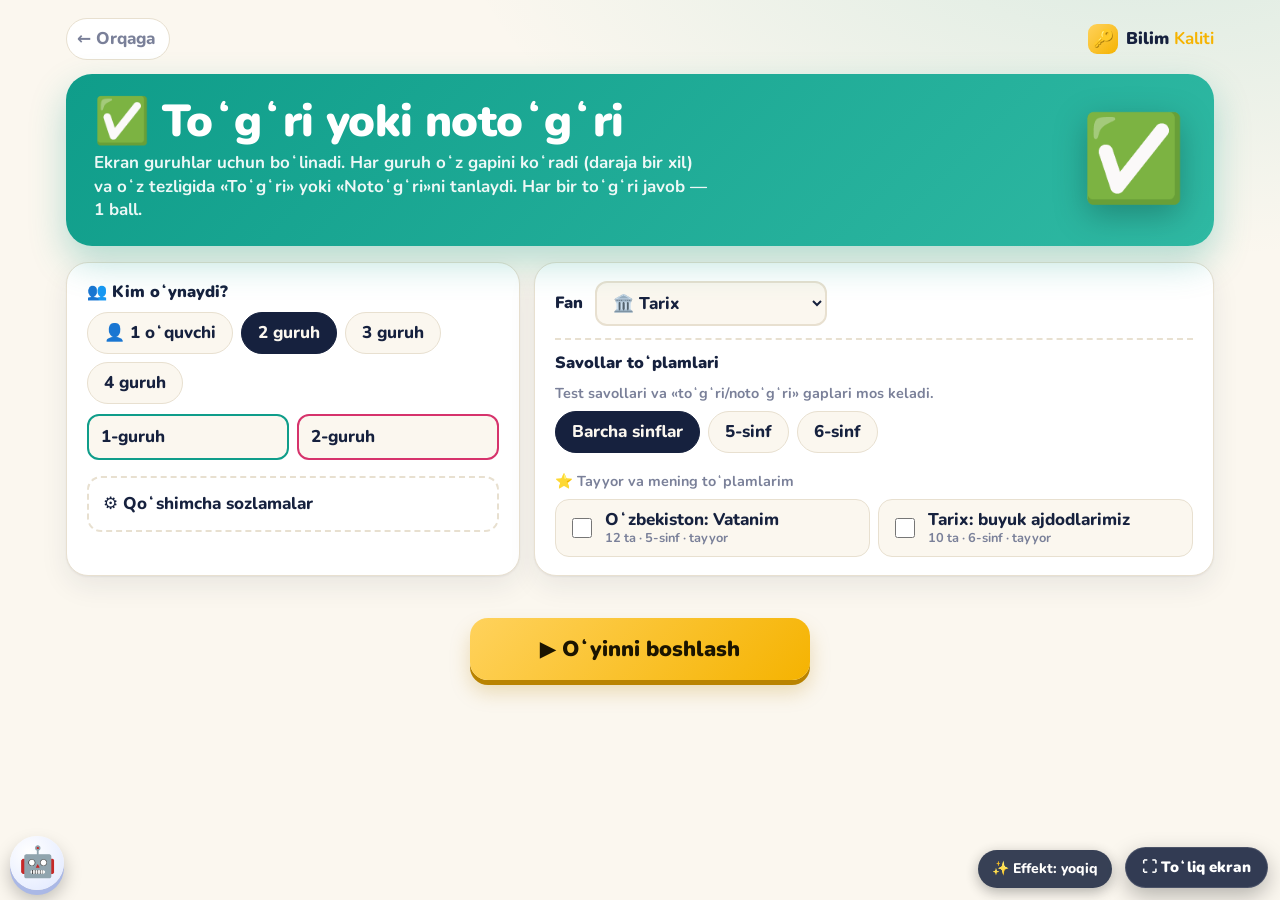
==== commit bb0c7f83: "Orqaga: oʻyindan kelgan sahifaga qaytish, oʻyin ichida brauzer orqaga tugmasi sozlamalarga qaytaradi" ====
--- a/games/bilim.html
+++ b/games/bilim.html
@@ -159,11 +159,11 @@
 @media (prefers-reduced-motion:reduce){*{animation-duration:.01ms!important;transition-duration:.01ms!important}}
 </style>
 <script src="https://telegram.org/js/telegram-web-app.js"></script>
-<link rel="stylesheet" href="../fx.css?v=1"><script defer src="../fx.js?v=1"></script></head>
+<link rel="stylesheet" href="../fx.css?v=1"><script defer src="../fx.js?v=2"></script></head>
 <body>
 <div class="wrap">
 <section id="setup">
-  <div class="top"><a class="back" id="backA" href="../#/oyinlar">← Barcha oʻyinlar</a><a class="brand" id="brandA" href="../"><span>🔑</span><em style="font-style:normal">Bilim <b>Kaliti</b></em></a></div>
+  <div class="top"><a class="back" id="backA" href="../#/oyinlar">← Orqaga</a><a class="brand" id="brandA" href="../"><span>🔑</span><em style="font-style:normal">Bilim <b>Kaliti</b></em></a></div>
   <div class="hero"><div><h1 id="mTitle"></h1><p id="mDesc"></p></div><span class="em" id="mEm"></span></div>
   <div class="grid">
     <div class="box">
@@ -220,7 +220,7 @@
 const FAN_IC={'Matematika':'🧮','Algebra':'📐','Geometriya':'📏','Boshlangʻich taʼlim':'🎒','Ona tili va adabiyot':'📖','Ingliz tili':'🔤','Rus tili':'🗣️','Tabiiy fan':'🌿','Fizika':'⚛️','Kimyo':'🧪','Biologiya':'🧬','Tarix':'🏛️','Geografiya':'🗺️','Informatika':'💻','Huquq':'⚖️','Iqtisodiyot':'💰','Tarbiya':'🤝','Texnologiya':'🛠️','Musiqa':'🎵','Tasviriy sanʼat':'🎨','Jismoniy tarbiya':'⚽'};
 const TC=['var(--t1)','var(--t2)','var(--t3)','var(--t4)'],BC=['#0f9d8a','#d6336c','#f08c00','#7048e8'];
 const MK=MODES[P.get('g')]?P.get('g'):'togri',M=MODES[MK];
-const home=location.pathname.replace(/games\/[^\/]*$/,'');$('#backA').href=home+'#/oyinlar';$('#brandA').href=home;
+const home=location.pathname.replace(/games\/[^\/]*$/,'');$('#backA').href=home+'#/oyinlar';$('#backA').onclick=e=>{e.preventDefault();(window.BKLEAVE||function(){location.href=location.pathname.replace(/games\/[^\/]*$/,'')+'#/oyinlar'})()};$('#brandA').href=home;
 document.documentElement.style.setProperty('--mc',M.c[0]);document.documentElement.style.setProperty('--mc2',M.c[1]);
 document.title=M.name+' — Bilim Kaliti';
 let cfg={dl:0,dir:0,n:2,names:['1-guruh','2-guruh','3-guruh','4-guruh'],len:{},tm:0,sound:1,fan:'Tarix',sets:[]};
@@ -485,7 +485,7 @@
   G.teams=Array.from({length:cfg.n},(_,i)=>({name:cfg.n===1?'Oʻquvchi':((cfg.names[i]||'').trim()||`${i+1}-guruh`),c:TC[i],score:0}));
   G.turn=0;G.done=0;G.wr=[];G.over=false;G.t0=Date.now();
   $('#ttl').innerHTML=`${M.icon} ${esc(M.name)} <span class="badge">${FAN_IC[cfg.fan]||'📘'} ${esc(cfg.fan)}</span>`;$('#sndBtn').textContent=cfg.sound?'🔊':'🔇';
-  $('#setup').classList.add('hidden');$('#play').classList.remove('hidden');$('#end').classList.add('hidden');window.scrollTo(0,0);
+  if(!(history.state&&history.state.bkd))try{history.pushState({bkd:1},'')}catch(e){}$('#setup').classList.add('hidden');$('#play').classList.remove('hidden');$('#end').classList.add('hidden');window.scrollTo(0,0);
   clearInterval(G.clk);G.clk=setInterval(()=>{const s=Math.floor((Date.now()-G.t0)/1000);$('#timer').textContent=String(Math.floor(s/60)).padStart(2,'0')+':'+String(s%60).padStart(2,'0')},1000);
   drawScores();I.step()}
 function finish(){if(G.over)return;G.over=true;stopTimer();clearInterval(G.clk);
@@ -496,8 +496,10 @@
   const old=$('#end .rev');if(old)old.remove();if(L.length)$('#res').insertAdjacentHTML('afterend',`<div class="rev"><h4>📚 Takrorlaymiz</h4><ol>${L.map(x=>`<li>${esc(x.q)}<br><small>→ ${esc(x.a)}${x.n>1?` · ${x.n} marta xato`:''}</small></li>`).join('')}</ol></div>`)}
   $('#end').classList.remove('hidden');snd('win');const w=innerWidth;burst(w*.3,innerHeight*.35,70,2.2);setTimeout(()=>burst(w*.7,innerHeight*.35,70,2.2),250)}
 $('#startBtn').onclick=startGame;$('#again').onclick=startGame;
-const toSetup=()=>{G.over=true;stopTimer();clearInterval(G.clk);$('#end').classList.add('hidden');$('#play').classList.add('hidden');$('#setup').classList.remove('hidden');render()};
-$('#toSet').onclick=toSetup;const BKHOME=()=>location.pathname.replace(/games\/[^\/]*$/,'')+'#/oyinlar';$('#exitEnd').onclick=()=>{location.href=BKHOME()};$('#exitBtn').onclick=()=>{if(confirm('Oʻyindan chiqamizmi? Natija saqlanmaydi.'))location.href=BKHOME()};$('#setBtn').onclick=toSetup;
+const toSetup=()=>{if(history.state&&history.state.bkd){history.back();return}toSetupCore()};
+addEventListener('popstate',()=>{if(!(history.state&&history.state.bkd)&&!$('#play').classList.contains('hidden'))toSetupCore()});
+const toSetupCore=()=>{G.over=true;stopTimer();clearInterval(G.clk);$('#end').classList.add('hidden');$('#play').classList.add('hidden');$('#setup').classList.remove('hidden');render()};
+$('#toSet').onclick=toSetup;const BKHOME=()=>location.pathname.replace(/games\/[^\/]*$/,'')+'#/oyinlar';$('#exitEnd').onclick=()=>{(window.BKLEAVE||function(){location.href=location.pathname.replace(/games\/[^\/]*$/,'')+'#/oyinlar'})()};$('#exitBtn').onclick=()=>{if(confirm('Oʻyindan chiqamizmi? Natija saqlanmaydi.'))(window.BKLEAVE||function(){location.href=location.pathname.replace(/games\/[^\/]*$/,'')+'#/oyinlar'})()};$('#setBtn').onclick=toSetup;
 $('#finBtn').onclick=()=>{if(confirm('Oʻyinni hozir yakunlab, natijani koʻrsataylikmi?'))finish()};
 $('#sndBtn').onclick=()=>{cfg.sound=cfg.sound?0:1;save();$('#sndBtn').textContent=cfg.sound?'🔊':'🔇'};
 /* toʻliq ekran */
